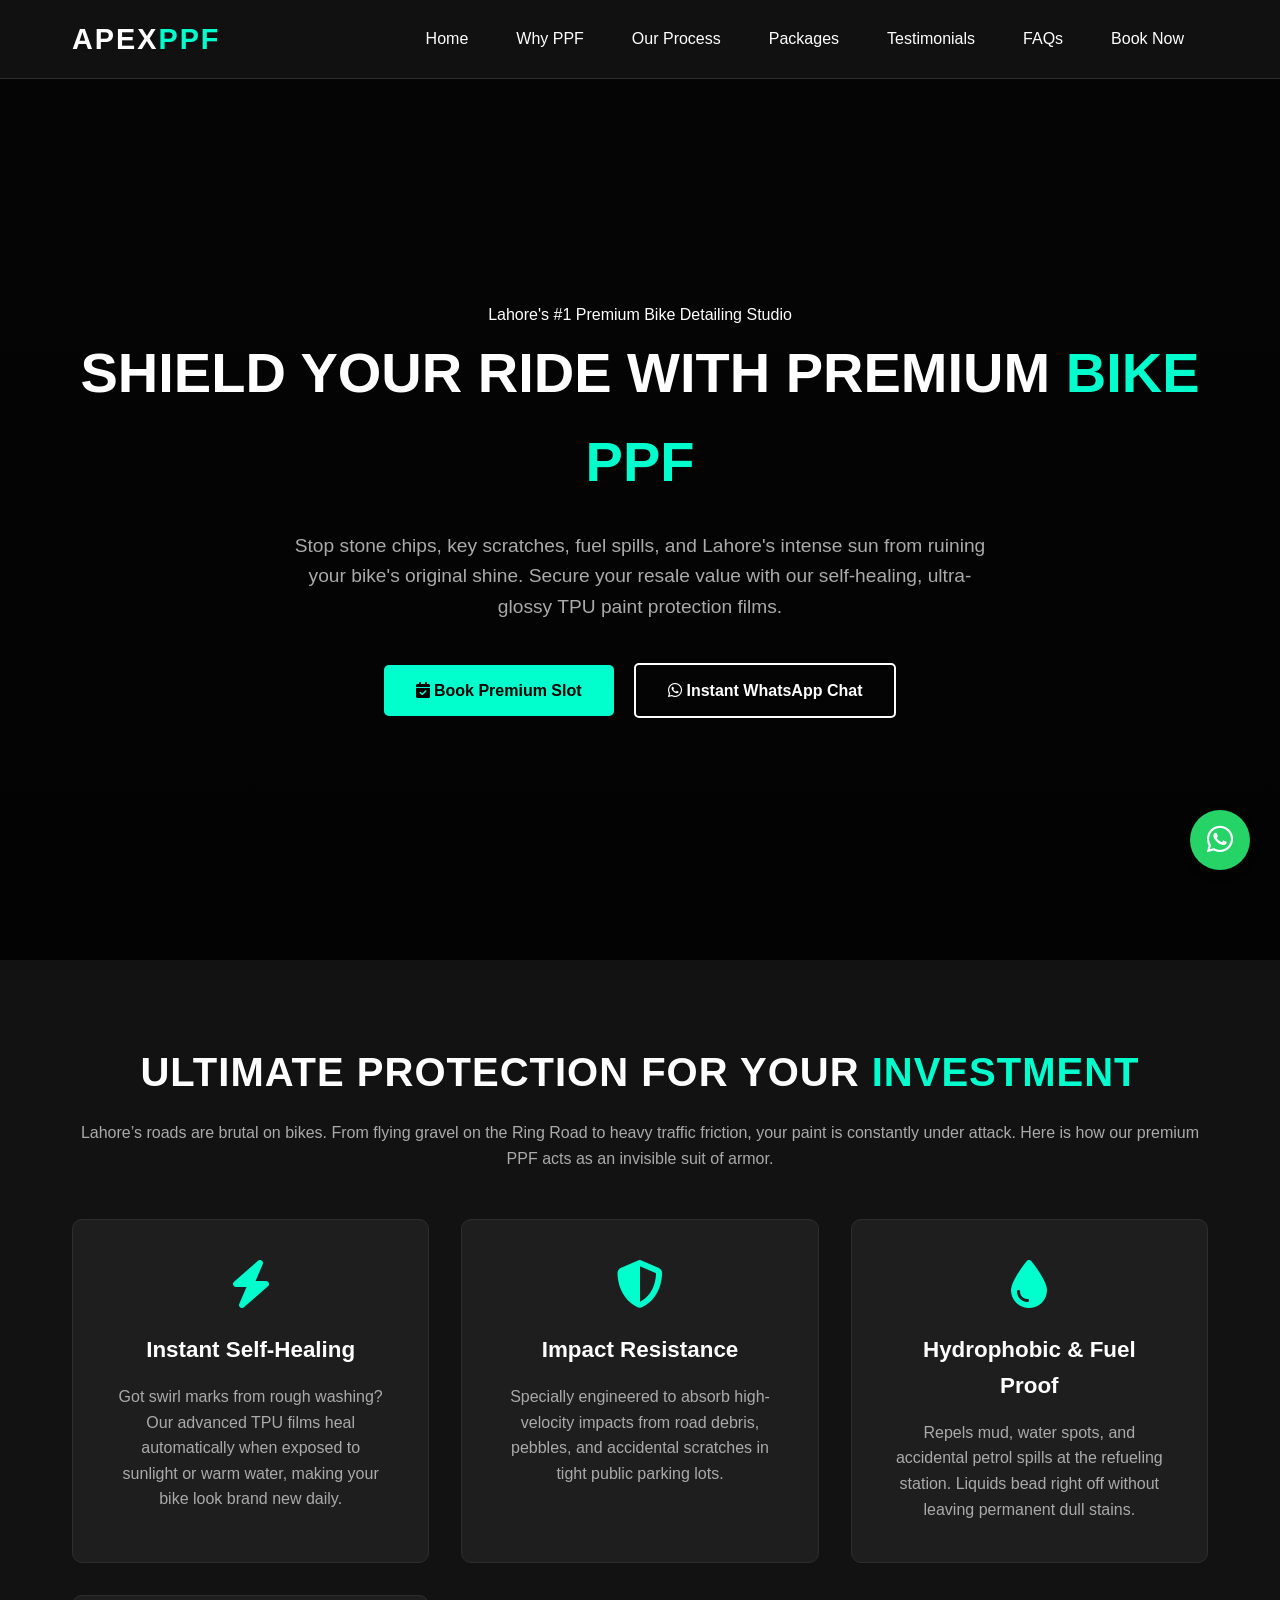
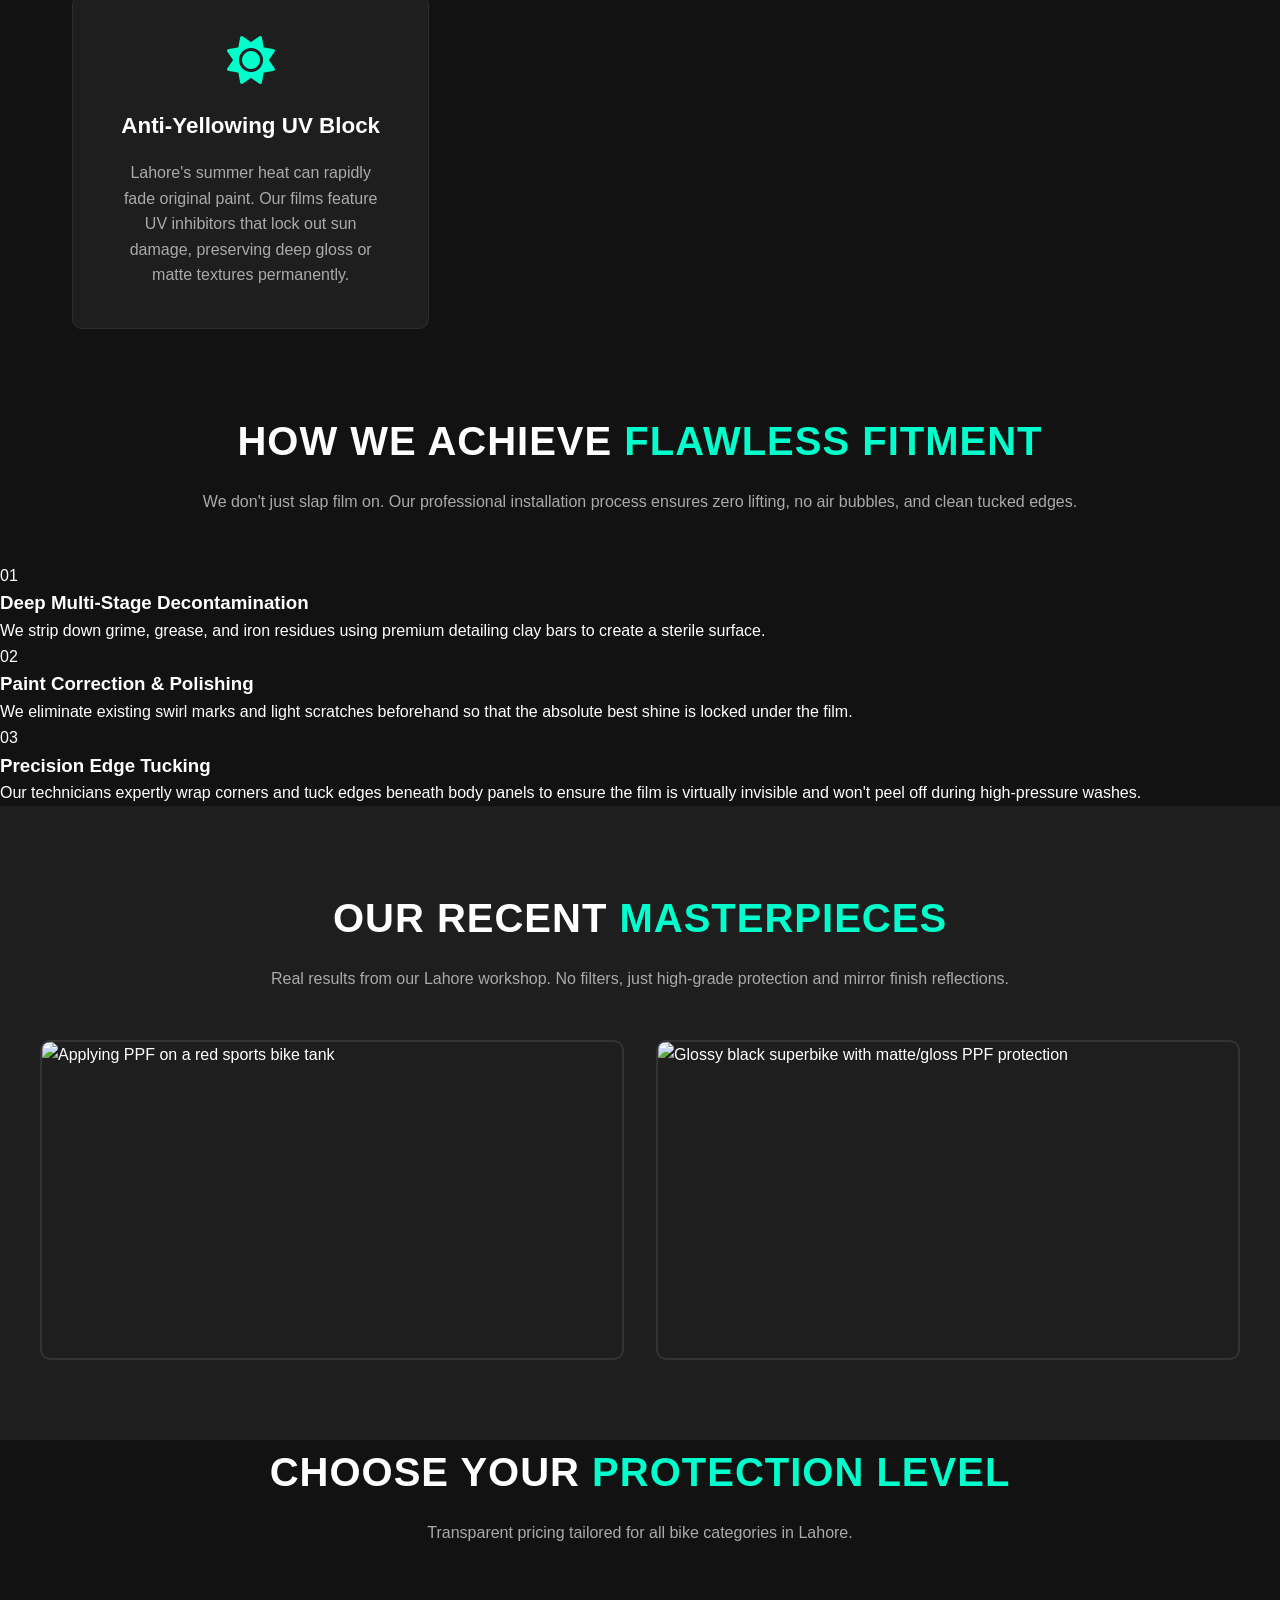
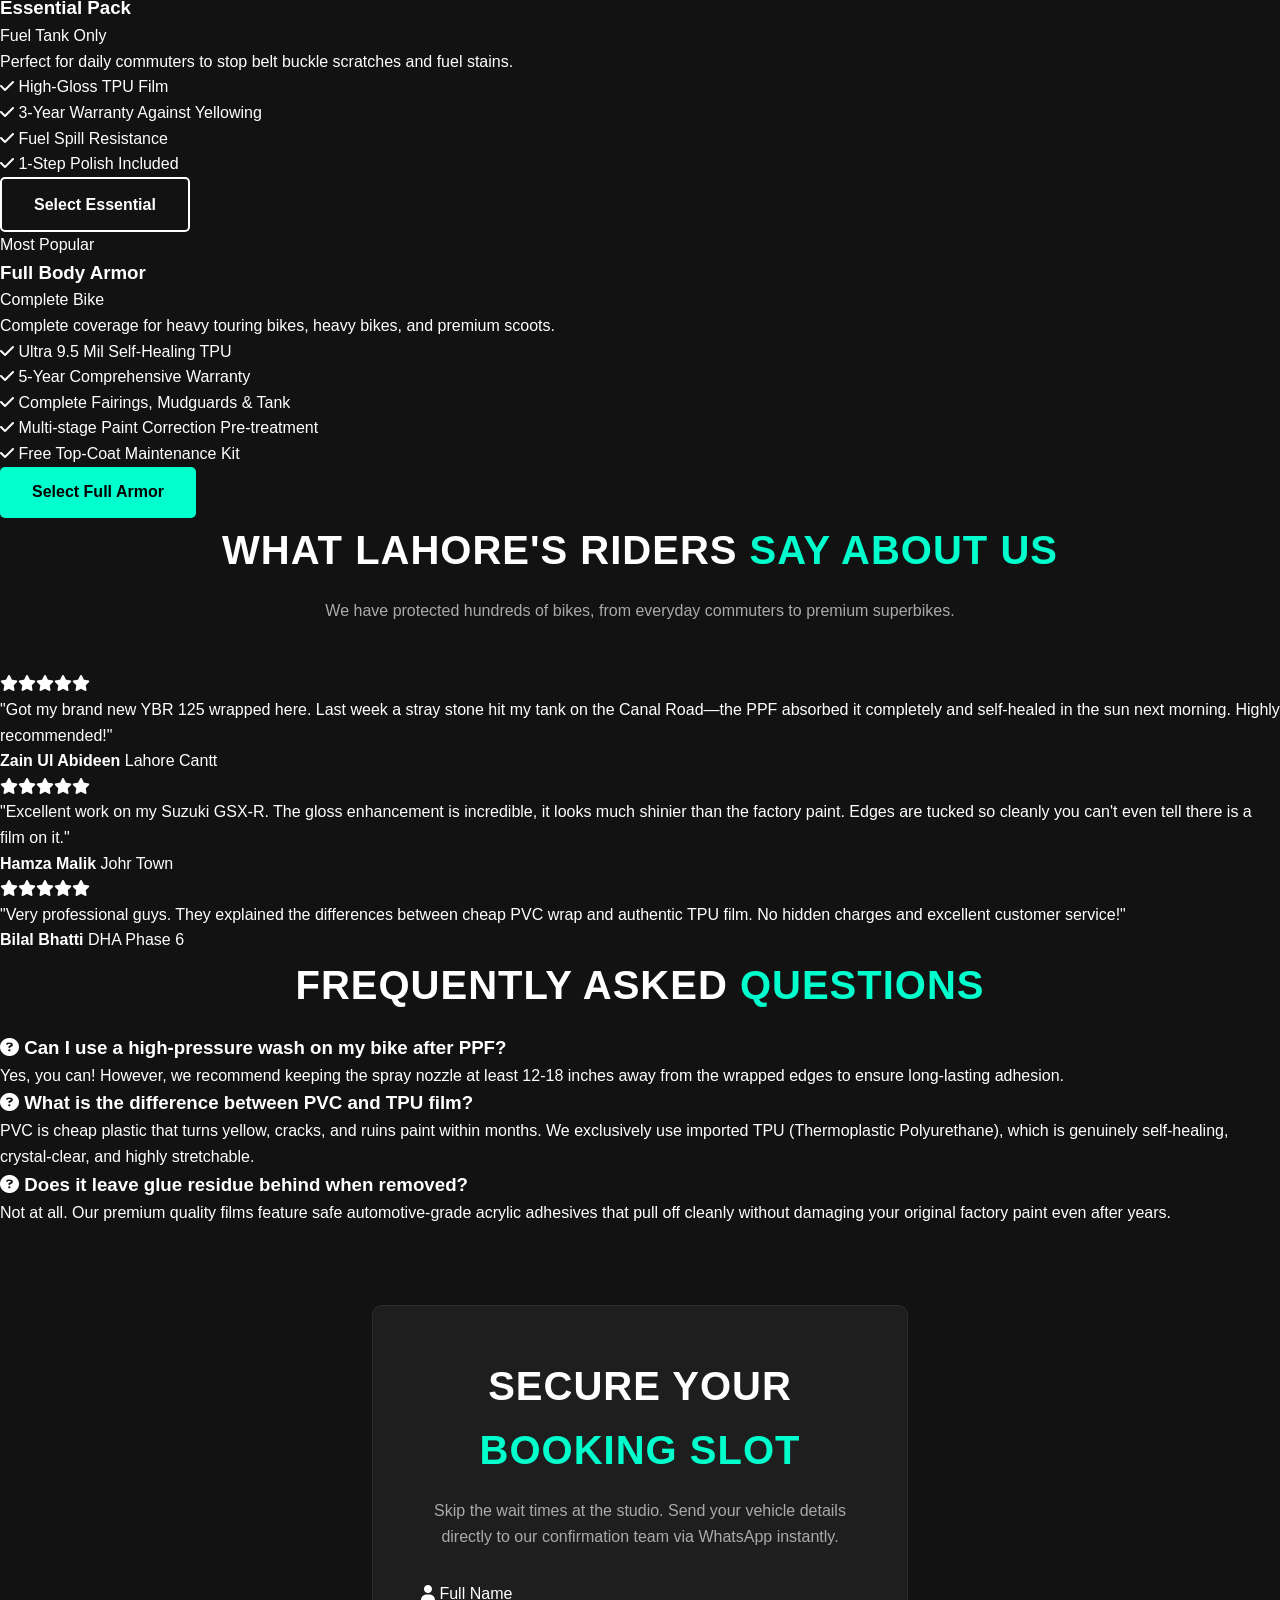
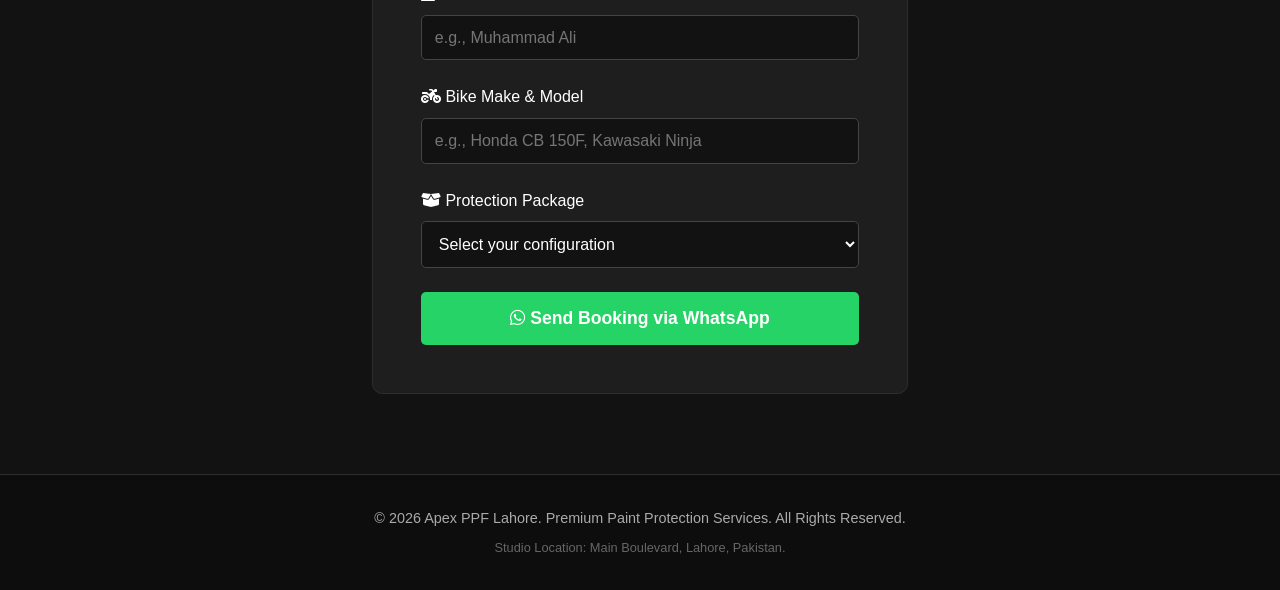
==== index.html @ 29c93287 "Rename Index.html to index.html" ====
<!DOCTYPE html>
<html lang="en">
<head>
    <meta charset="UTF-8">
    <meta name="viewport" content="width=device-width, initial-scale=1.0">
    <title>Apex PPF Lahore | Premium Bike Paint Protection Film Specialists</title>
    <link rel="stylesheet" href="style.css">
    <link rel="stylesheet" href="https://cdnjs.cloudflare.com/ajax/libs/font-awesome/6.4.0/css/all.min.css">
</head>
<body>

    <nav class="navbar">
        <div class="nav-container">
            <a href="#" class="logo">APEX<span>PPF</span></a>
            <ul class="nav-links" id="navLinks">
                <li><a href="#home">Home</a></li>
                <li><a href="#why-ppf">Why PPF</a></li>
                <li><a href="#process">Our Process</a></li>
                <li><a href="#pricing">Packages</a></li>
                <li><a href="#reviews">Testimonials</a></li>
                <li><a href="#faq">FAQs</a></li>
                <li><a href="#booking" class="nav-btn">Book Now</a></li>
            </ul>
            <div class="menu-toggle" id="mobileMenu">
                <i class="fas fa-bars"></i>
            </div>
        </div>
    </nav>

    <header class="hero" id="home">
        <div class="hero-content">
            <span class="badge">Lahore's #1 Premium Bike Detailing Studio</span>
            <h1>Shield Your Ride with Premium <span class="highlight">Bike PPF</span></h1>
            <p>Stop stone chips, key scratches, fuel spills, and Lahore's intense sun from ruining your bike's original shine. Secure your resale value with our self-healing, ultra-glossy TPU paint protection films.</p>
            <div class="hero-buttons">
                <a href="#booking" class="btn btn-primary"><i class="fas fa-calendar-check"></i> Book Premium Slot</a>
                <a href="https://wa.me/923452268329" target="_blank" class="btn btn-secondary"><i class="fab fa-whatsapp"></i> Instant WhatsApp Chat</a>
            </div>
        </div>
    </header>

    <section class="benefits" id="why-ppf">
        <div class="container-width">
            <h2 class="section-title">Ultimate Protection For Your <span class="highlight">Investment</span></h2>
            <p class="section-subtitle">Lahore’s roads are brutal on bikes. From flying gravel on the Ring Road to heavy traffic friction, your paint is constantly under attack. Here is how our premium PPF acts as an invisible suit of armor.</p>
            
            <div class="benefits-grid">
                <div class="card">
                    <i class="fas fa-bolt icon"></i>
                    <h3>Instant Self-Healing</h3>
                    <p>Got swirl marks from rough washing? Our advanced TPU films heal automatically when exposed to sunlight or warm water, making your bike look brand new daily.</p>
                </div>
                <div class="card">
                    <i class="fas fa-shield-halved icon"></i>
                    <h3>Impact Resistance</h3>
                    <p>Specially engineered to absorb high-velocity impacts from road debris, pebbles, and accidental scratches in tight public parking lots.</p>
                </div>
                <div class="card">
                    <i class="fas fa-droplet icon"></i>
                    <h3>Hydrophobic & Fuel Proof</h3>
                    <p>Repels mud, water spots, and accidental petrol spills at the refueling station. Liquids bead right off without leaving permanent dull stains.</p>
                </div>
                <div class="card">
                    <i class="fas fa-sun icon"></i>
                    <h3>Anti-Yellowing UV Block</h3>
                    <p>Lahore's summer heat can rapidly fade original paint. Our films feature UV inhibitors that lock out sun damage, preserving deep gloss or matte textures permanently.</p>
                </div>
            </div>
        </div>
    </section>

    <section class="process" id="process">
        <div class="container-width">
            <h2 class="section-title">How We Achieve <span class="highlight">Flawless Fitment</span></h2>
            <p class="section-subtitle">We don't just slap film on. Our professional installation process ensures zero lifting, no air bubbles, and clean tucked edges.</p>
            
            <div class="process-timeline">
                <div class="step">
                    <span class="step-num">01</span>
                    <h3>Deep Multi-Stage Decontamination</h3>
                    <p>We strip down grime, grease, and iron residues using premium detailing clay bars to create a sterile surface.</p>
                </div>
                <div class="step">
                    <span class="step-num">02</span>
                    <h3>Paint Correction & Polishing</h3>
                    <p>We eliminate existing swirl marks and light scratches beforehand so that the absolute best shine is locked under the film.</p>
                </div>
                <div class="step">
                    <span class="step-num">03</span>
                    <h3>Precision Edge Tucking</h3>
                    <p>Our technicians expertly wrap corners and tuck edges beneath body panels to ensure the film is virtually invisible and won't peel off during high-pressure washes.</p>
                </div>
            </div>
        </div>
    </section>

    <section class="gallery" id="gallery">
        <h2 class="section-title">Our Recent <span class="highlight">Masterpieces</span></h2>
        <p class="section-subtitle">Real results from our Lahore workshop. No filters, just high-grade protection and mirror finish reflections.</p>
        <div class="gallery-container">
            <div class="gallery-item">
                <img src="https://www.tintingchicago.com/wp-content/uploads/2023/01/install-motorcycle-paint-protection-fast-to-keep.webp" alt="Applying PPF on a red sports bike tank">
                <div class="overlay"><span>Precision Tank Protection</span></div>
            </div>
            <div class="gallery-item">
                <img src="https://www.rvinyl.com/cdn/shop/files/3m-2080-g12-gloss-black-ducati-vinyl-wrap.jpg?v=1747832750&width=1024" alt="Glossy black superbike with matte/gloss PPF protection">
                <div class="overlay"><span>Ultra Gloss Finished Ride</span></div>
            </div>
        </div>
    </section>

    <section class="pricing" id="pricing">
        <div class="container-width">
            <h2 class="section-title">Choose Your <span class="highlight">Protection Level</span></h2>
            <p class="section-subtitle">Transparent pricing tailored for all bike categories in Lahore.</p>
            
            <div class="pricing-grid">
                <div class="price-card">
                    <h3>Essential Pack</h3>
                    <div class="price">Fuel Tank Only</div>
                    <p class="price-desc">Perfect for daily commuters to stop belt buckle scratches and fuel stains.</p>
                    <ul>
                        <li><i class="fas fa-check"></i> High-Gloss TPU Film</li>
                        <li><i class="fas fa-check"></i> 3-Year Warranty Against Yellowing</li>
                        <li><i class="fas fa-check"></i> Fuel Spill Resistance</li>
                        <li><i class="fas fa-check"></i> 1-Step Polish Included</li>
                    </ul>
                    <a href="#booking" class="btn btn-secondary">Select Essential</a>
                </div>
                <div class="price-card featured">
                    <div class="hot-badge">Most Popular</div>
                    <h3>Full Body Armor</h3>
                    <div class="price">Complete Bike</div>
                    <p class="price-desc">Complete coverage for heavy touring bikes, heavy bikes, and premium scoots.</p>
                    <ul>
                        <li><i class="fas fa-check"></i> Ultra 9.5 Mil Self-Healing TPU</li>
                        <li><i class="fas fa-check"></i> 5-Year Comprehensive Warranty</li>
                        <li><i class="fas fa-check"></i> Complete Fairings, Mudguards & Tank</li>
                        <li><i class="fas fa-check"></i> Multi-stage Paint Correction Pre-treatment</li>
                        <li><i class="fas fa-check"></i> Free Top-Coat Maintenance Kit</li>
                    </ul>
                    <a href="#booking" class="btn btn-primary">Select Full Armor</a>
                </div>
            </div>
        </div>
    </section>

    <section class="reviews" id="reviews">
        <div class="container-width">
            <h2 class="section-title">What Lahore's Riders <span class="highlight">Say About Us</span></h2>
            <p class="section-subtitle">We have protected hundreds of bikes, from everyday commuters to premium superbikes.</p>
            
            <div class="reviews-grid">
                <div class="review-box">
                    <div class="stars"><i class="fas fa-star"></i><i class="fas fa-star"></i><i class="fas fa-star"></i><i class="fas fa-star"></i><i class="fas fa-star"></i></div>
                    <p>"Got my brand new YBR 125 wrapped here. Last week a stray stone hit my tank on the Canal Road—the PPF absorbed it completely and self-healed in the sun next morning. Highly recommended!"</p>
                    <div class="reviewer-info">
                        <strong>Zain Ul Abideen</strong>
                        <span>Lahore Cantt</span>
                    </div>
                </div>
                <div class="review-box">
                    <div class="stars"><i class="fas fa-star"></i><i class="fas fa-star"></i><i class="fas fa-star"></i><i class="fas fa-star"></i><i class="fas fa-star"></i></div>
                    <p>"Excellent work on my Suzuki GSX-R. The gloss enhancement is incredible, it looks much shinier than the factory paint. Edges are tucked so cleanly you can't even tell there is a film on it."</p>
                    <div class="reviewer-info">
                        <strong>Hamza Malik</strong>
                        <span>Johr Town</span>
                    </div>
                </div>
                <div class="review-box">
                    <div class="stars"><i class="fas fa-star"></i><i class="fas fa-star"></i><i class="fas fa-star"></i><i class="fas fa-star"></i><i class="fas fa-star"></i></div>
                    <p>"Very professional guys. They explained the differences between cheap PVC wrap and authentic TPU film. No hidden charges and excellent customer service!"</p>
                    <div class="reviewer-info">
                        <strong>Bilal Bhatti</strong>
                        <span>DHA Phase 6</span>
                    </div>
                </div>
            </div>
        </div>
    </section>

    <section class="faq" id="faq">
        <div class="container-width">
            <h2 class="section-title">Frequently Asked <span class="highlight">Questions</span></h2>
            
            <div class="faq-item">
                <h3><i class="fas fa-question-circle"></i> Can I use a high-pressure wash on my bike after PPF?</h3>
                <p>Yes, you can! However, we recommend keeping the spray nozzle at least 12-18 inches away from the wrapped edges to ensure long-lasting adhesion.</p>
            </div>
            <div class="faq-item">
                <h3><i class="fas fa-question-circle"></i> What is the difference between PVC and TPU film?</h3>
                <p>PVC is cheap plastic that turns yellow, cracks, and ruins paint within months. We exclusively use imported TPU (Thermoplastic Polyurethane), which is genuinely self-healing, crystal-clear, and highly stretchable.</p>
            </div>
            <div class="faq-item">
                <h3><i class="fas fa-question-circle"></i> Does it leave glue residue behind when removed?</h3>
                <p>Not at all. Our premium quality films feature safe automotive-grade acrylic adhesives that pull off cleanly without damaging your original factory paint even after years.</p>
            </div>
        </div>
    </section>

    <section class="booking" id="booking">
        <div class="booking-container">
            <h2 class="section-title">Secure Your <span class="highlight">Booking Slot</span></h2>
            <p>Skip the wait times at the studio. Send your vehicle details directly to our confirmation team via WhatsApp instantly.</p>
            
            <form id="bookingForm">
                <div class="form-group">
                    <label for="name"><i class="fas fa-user"></i> Full Name</label>
                    <input type="text" id="name" required placeholder="e.g., Muhammad Ali">
                </div>
                <div class="form-group">
                    <label for="bike"><i class="fas fa-motorcycle"></i> Bike Make & Model</label>
                    <input type="text" id="bike" required placeholder="e.g., Honda CB 150F, Kawasaki Ninja">
                </div>
                <div class="form-group">
                    <label for="package"><i class="fas fa-box-open"></i> Protection Package</label>
                    <select id="package" required>
                        <option value="" disabled selected>Select your configuration</option>
                        <option value="Essential (Tank Only)">Essential Pack (Tank Only)</option>
                        <option value="Full Body Armor (Gloss)">Full Body Armor (Gloss Finish)</option>
                        <option value="Full Body Armor (Matte)">Full Body Armor (Matte Finish)</option>
                    </select>
                </div>
                <button type="submit" class="btn btn-submit"><i class="fab fa-whatsapp"></i> Send Booking via WhatsApp</button>
            </form>
        </div>
    </section>

    <footer>
        <div class="container-width">
            <p>&copy; 2026 Apex PPF Lahore. Premium Paint Protection Services. All Rights Reserved.</p>
            <p style="font-size: 0.8rem; margin-top: 0.5rem; color: #666;">Studio Location: Main Boulevard, Lahore, Pakistan.</p>
        </div>
    </footer>

    <a href="https://wa.me/923452268329?text=Hello%20Apex%20PPF%21%20I%20want%20to%20know%20more%20about%20your%20bike%20PPF%20services." class="whatsapp-float" target="_blank" aria-label="Chat on WhatsApp">
        <i class="fab fa-whatsapp"></i>
    </a>

    <script src="script.js"></script>
</body>
</html>
---- style.css ----
/* --- Global Styles & Variables --- */
:root {
    --bg-dark: #121212;
    --bg-surface: #1e1e1e;
    --accent-color: #00ffcc; /* Neon Cyan */
    --accent-hover: #00cc99;
    --text-main: #ffffff;
    --text-muted: #aaaaaa;
    --font-stack: 'Segoe UI', Tahoma, Geneva, Verdana, sans-serif;
}

* {
    margin: 0;
    padding: 0;
    box-sizing: border-box;
    scroll-behavior: smooth;
}

body {
    background-color: var(--bg-dark);
    color: var(--text-main);
    font-family: var(--font-stack);
    line-height: 1.6;
}

.highlight {
    color: var(--accent-color);
}

.section-title {
    font-size: 2.5rem;
    text-align: center;
    margin-bottom: 1rem;
    text-transform: uppercase;
    letter-spacing: 1px;
}

/* --- Navigation Bar --- */
.navbar {
    position: fixed;
    top: 0;
    width: 100%;
    background-color: rgba(18, 18, 18, 0.95);
    border-bottom: 1px solid #2d2d2d;
    z-index: 1000;
}

.nav-container {
    display: flex;
    justify-content: space-between;
    align-items: center;
    max-width: 1200px;
    margin: 0 auto;
    padding: 1rem 2rem;
}

.logo {
    font-size: 1.8rem;
    font-weight: 800;
    color: var(--text-main);
    text-decoration: none;
    letter-spacing: 2px;
}

.logo span {
    color: var(--accent-color);
}

.nav-links {
    display: flex;
    list-style: none;
}

.nav-links li a {
    color: var(--text-main);
    text-decoration: none;
    padding: 0.5rem 1.5rem;
    font-weight: 500;
    transition: color 0.3s;
}

.nav-links li a:hover {
    color: var(--accent-color);
}

.menu-toggle {
    display: none;
    font-size: 1.5rem;
    cursor: pointer;
}

/* --- Hero Section --- */
.hero {
    height: 100vh;
    background: linear-gradient(rgba(0, 0, 0, 0.7), rgba(0, 0, 0, 0.85)), 
                url('https://www.rvinyl.com/cdn/shop/files/3m-2080-g12-gloss-black-ducati-vinyl-wrap.jpg?v=1747832750&width=1024') no-repeat center center/cover;
    display: flex;
    align-items: center;
    justify-content: center;
    text-align: center;
    padding: 0 2rem;
    margin-top: 60px;
}

.hero-content h1 {
    font-size: 3.5rem;
    margin-bottom: 1.5rem;
    text-transform: uppercase;
}

.hero-content p {
    font-size: 1.2rem;
    color: var(--text-muted);
    max-width: 700px;
    margin: 0 auto 2.5rem auto;
}

/* Buttons */
.btn {
    display: inline-block;
    padding: 0.8rem 2rem;
    font-size: 1rem;
    font-weight: 600;
    text-decoration: none;
    border-radius: 5px;
    transition: all 0.3s ease;
    cursor: pointer;
}

.btn-primary {
    background-color: var(--accent-color);
    color: #000;
    margin-right: 1rem;
}

.btn-primary:hover {
    background-color: var(--accent-hover);
    transform: translateY(-2px);
}

.btn-secondary {
    background-color: transparent;
    color: #fff;
    border: 2px solid #fff;
}

.btn-secondary:hover {
    background-color: #fff;
    color: #000;
}

/* --- Benefits Section --- */
.benefits {
    padding: 5rem 2rem;
    max-width: 1200px;
    margin: 0 auto;
}

.benefits-grid {
    display: grid;
    grid-template-columns: repeat(auto-fit, minmax(300px, 1fr));
    gap: 2rem;
    margin-top: 3rem;
}

.card {
    background-color: var(--bg-surface);
    padding: 2.5rem;
    border-radius: 10px;
    text-align: center;
    border: 1px solid #2d2d2d;
    transition: transform 0.3s, border-color 0.3s;
}

.card:hover {
    transform: translateY(-5px);
    border-color: var(--accent-color);
}

.card .icon {
    font-size: 3rem;
    color: var(--accent-color);
    margin-bottom: 1.5rem;
}

.card h3 {
    margin-bottom: 1rem;
    font-size: 1.4rem;
}

.card p {
    color: var(--text-muted);
}

/* --- Gallery Section --- */
.gallery {
    padding: 5rem 2rem;
    background-color: var(--bg-surface);
}

.section-subtitle {
    text-align: center;
    color: var(--text-muted);
    margin-bottom: 3rem;
}

.gallery-container {
    max-width: 1200px;
    margin: 0 auto;
    display: grid;
    grid-template-columns: repeat(auto-fit, minmax(450px, 1fr));
    gap: 2rem;
}

.gallery-item {
    position: relative;
    overflow: hidden;
    border-radius: 10px;
    height: 320px;
    border: 2px solid #333;
}

.gallery-item img {
    width: 100%;
    height: 100%;
    object-fit: cover;
    transition: transform 0.5s ease;
}

.gallery-item:hover img {
    transform: scale(1.08);
}

.overlay {
    position: absolute;
    top: 0;
    left: 0;
    width: 100%;
    height: 100%;
    background: rgba(0,0,0,0.6);
    display: flex;
    align-items: center;
    justify-content: center;
    opacity: 0;
    transition: opacity 0.3s ease;
}

.gallery-item:hover .overlay {
    opacity: 1;
}

.overlay span {
    color: var(--accent-color);
    font-size: 1.3rem;
    font-weight: 600;
    border: 2px solid var(--accent-color);
    padding: 0.5rem 1.5rem;
    text-transform: uppercase;
}

/* --- Booking Section --- */
.booking {
    padding: 5rem 2rem;
    max-width: 600px;
    margin: 0 auto;
}

.booking-container {
    background-color: var(--bg-surface);
    padding: 3rem;
    border-radius: 10px;
    border: 1px solid #2d2d2d;
}

.booking-container p {
    text-align: center;
    color: var(--text-muted);
    margin-bottom: 2rem;
}

.form-group {
    margin-bottom: 1.5rem;
}

.form-group label {
    display: block;
    margin-bottom: 0.5rem;
    font-weight: 500;
}

.form-group input, .form-group select {
    width: 100%;
    padding: 0.8rem;
    background-color: var(--bg-dark);
    border: 1px solid #444;
    color: #fff;
    border-radius: 5px;
    font-size: 1rem;
}

.form-group input:focus, .form-group select:focus {
    outline: none;
    border-color: var(--accent-color);
}

.btn-submit {
    width: 100%;
    background-color: #25D366; /* WhatsApp Green */
    color: white;
    border: none;
    padding: 1rem;
    font-size: 1.1rem;
}

.btn-submit:hover {
    background-color: #20ba5a;
    transform: translateY(-2px);
}

/* --- Footer --- */
footer {
    text-align: center;
    padding: 2rem;
    background-color: #0d0d0d;
    border-top: 1px solid #2d2d2d;
    color: var(--text-muted);
    font-size: 0.9rem;
}

/* --- Floating WhatsApp --- */
.whatsapp-float {
    position: fixed;
    bottom: 30px;
    right: 30px;
    background-color: #25D366;
    color: #fff;
    border-radius: 50%;
    width: 60px;
    height: 60px;
    text-align: center;
    font-size: 30px;
    line-height: 60px;
    box-shadow: 0px 4px 10px rgba(0,0,0,0.3);
    z-index: 1001;
    transition: transform 0.3s;
}

.whatsapp-float:hover {
    transform: scale(1.1);
}

/* --- Mobile Responsive Rules --- */
@media (max-width: 768px) {
    .menu-toggle {
        display: block;
    }

    .nav-links {
        display: none;
        flex-direction: column;
        position: absolute;
        top: 60px;
        left: 0;
        width: 100%;
        background-color: var(--bg-dark);
        border-bottom: 1px solid #2d2d2d;
        padding: 1rem 0;
    }

    .nav-links.active {
        display: flex;
    }

    .nav-links li {
        text-align: center;
        margin: 1rem 0;
    }

    .hero-content h1 {
        font-size: 2.3rem;
    }

    .hero-buttons .btn {
        display: block;
        width: 100%;
        margin: 0 0 1rem 0;
    }

    .gallery-container {
        grid-template-columns: 1fr;
    }
    
    .gallery-item {
        height: 240px;
    }
  }
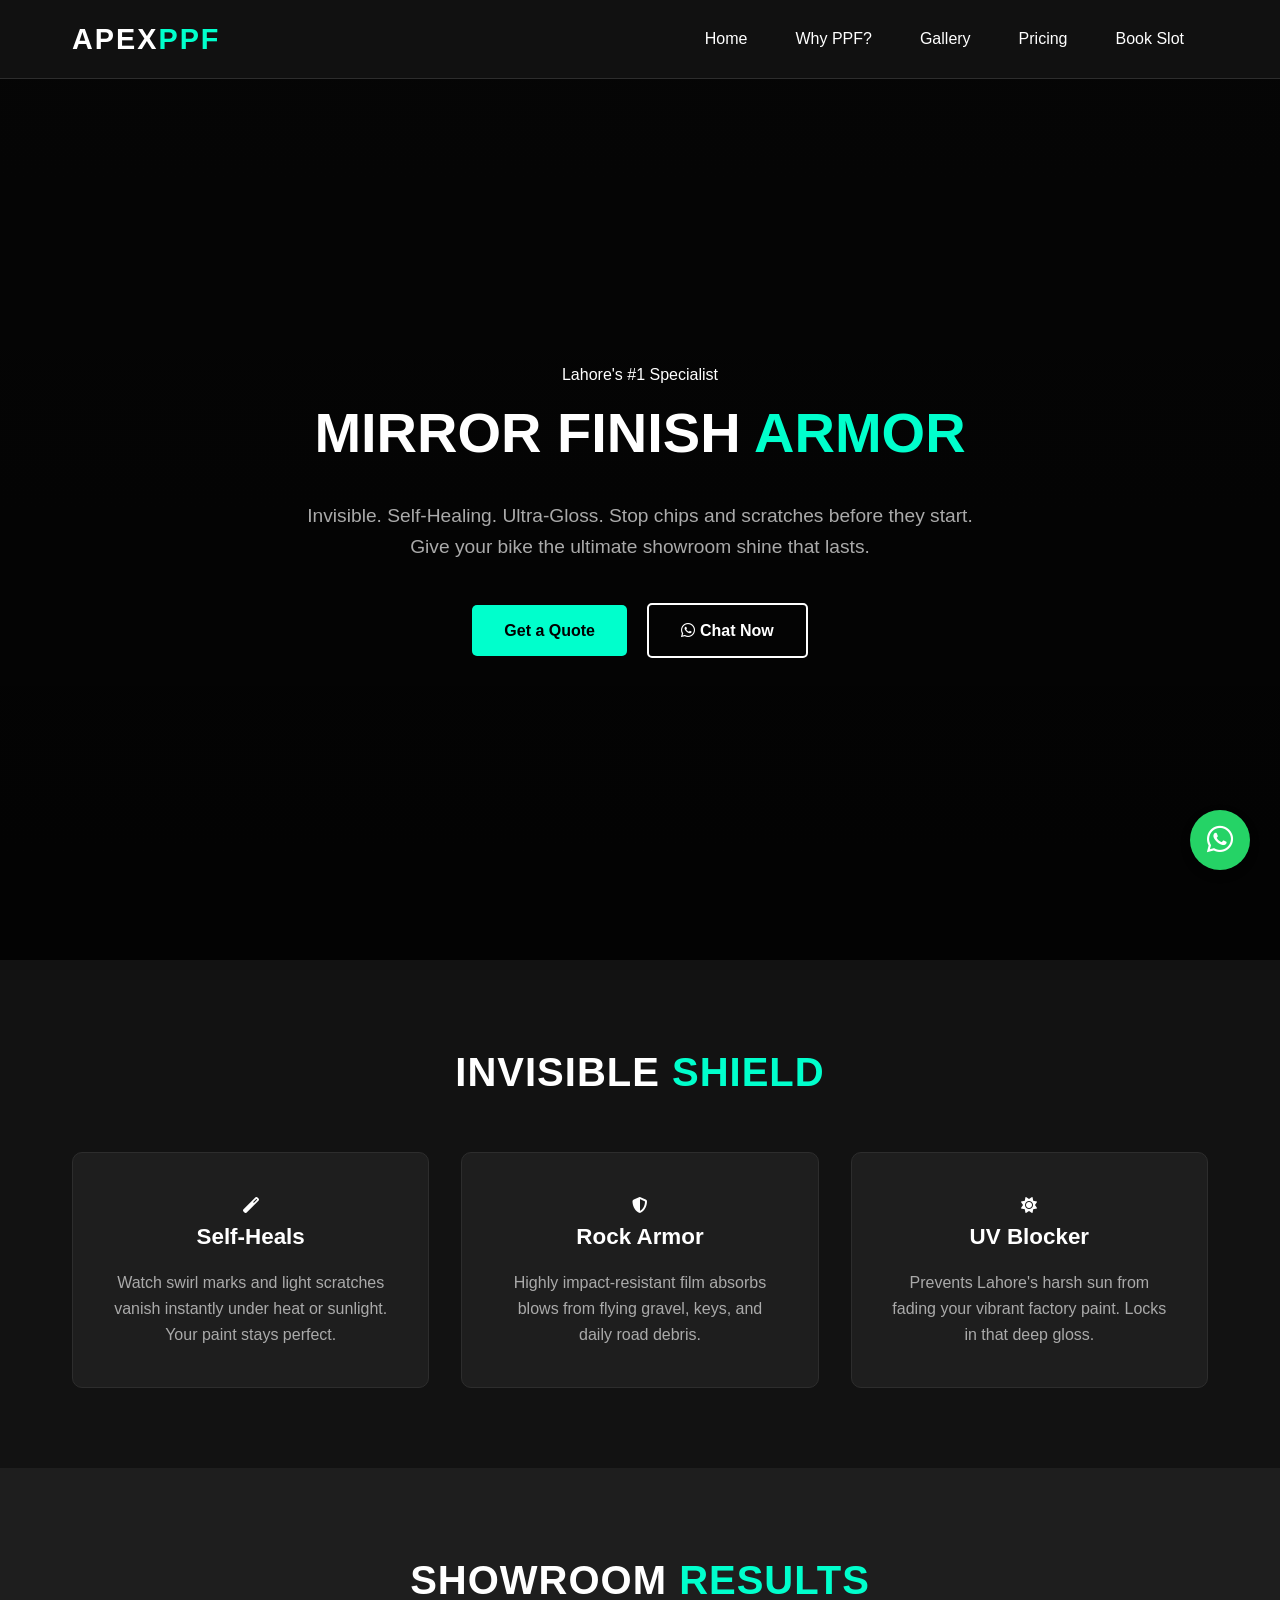
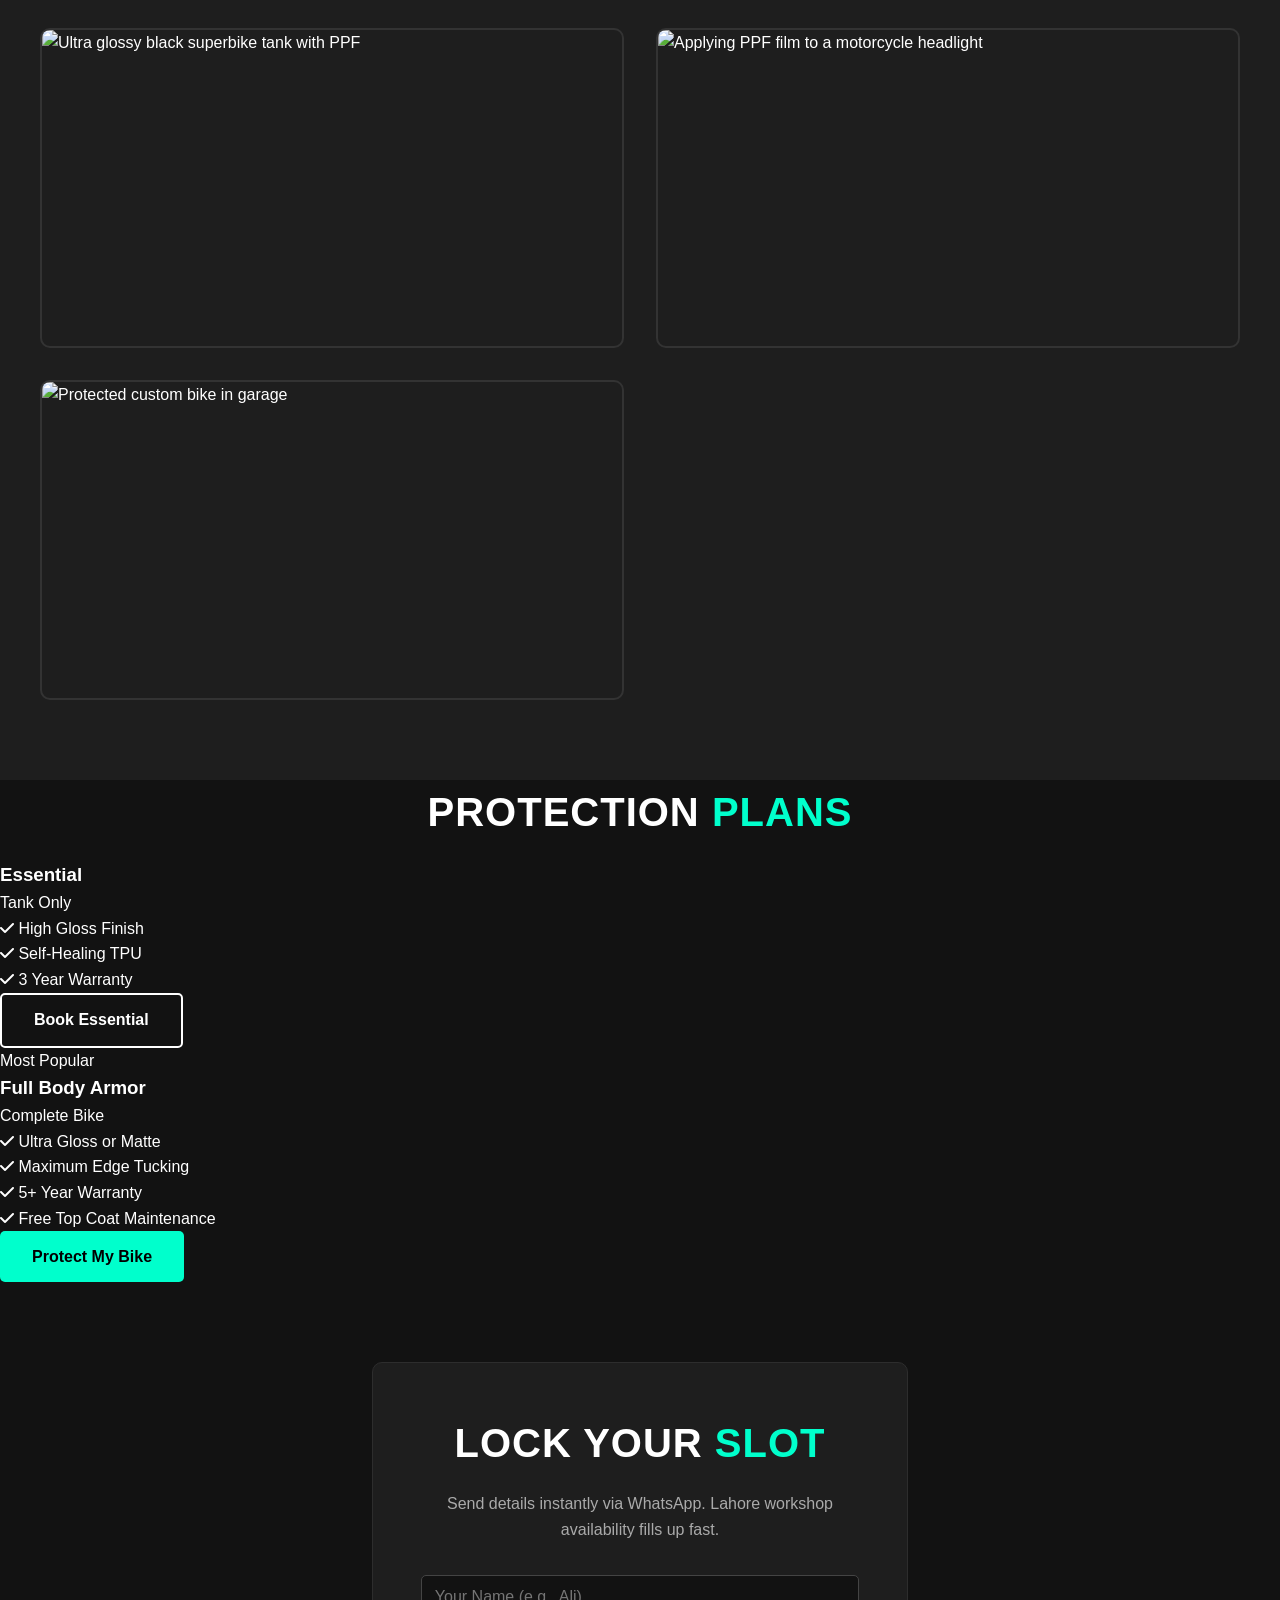
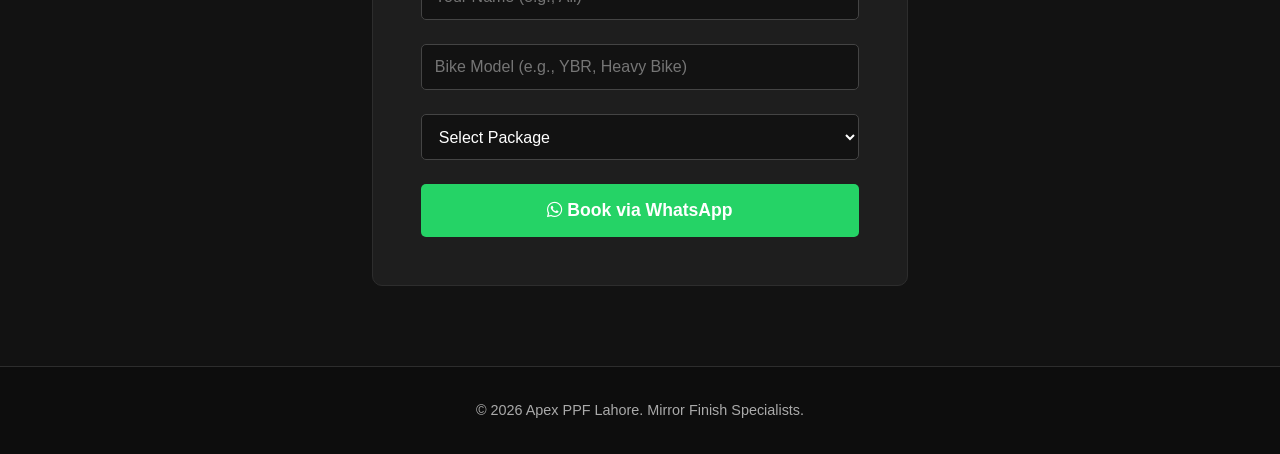
==== commit ff26a88f: "Revamp index.html for Apex PPF Lahore website Updated the HTML structure and content for the Apex PP" ====
--- a/index.html
+++ b/index.html
@@ -3,23 +3,28 @@
 <head>
     <meta charset="UTF-8">
     <meta name="viewport" content="width=device-width, initial-scale=1.0">
-    <title>Apex PPF Lahore | Premium Bike Paint Protection Film Specialists</title>
+    <title>Apex PPF Lahore | Hyper-Gloss Bike Protection</title>
     <link rel="stylesheet" href="style.css">
+    <!-- FontAwesome for Icons -->
     <link rel="stylesheet" href="https://cdnjs.cloudflare.com/ajax/libs/font-awesome/6.4.0/css/all.min.css">
+    <!-- Modern Google Font -->
+    <link href="https://fonts.googleapis.com/css2?family=Poppins:wght@300;400;600;700;800&display=swap" rel="stylesheet">
 </head>
 <body>
+    
+    <!-- Dynamic Background Layer -->
+    <div class="gradient-bg"></div>
 
+    <!-- Navigation Bar -->
     <nav class="navbar">
         <div class="nav-container">
             <a href="#" class="logo">APEX<span>PPF</span></a>
             <ul class="nav-links" id="navLinks">
                 <li><a href="#home">Home</a></li>
-                <li><a href="#why-ppf">Why PPF</a></li>
-                <li><a href="#process">Our Process</a></li>
-                <li><a href="#pricing">Packages</a></li>
-                <li><a href="#reviews">Testimonials</a></li>
-                <li><a href="#faq">FAQs</a></li>
-                <li><a href="#booking" class="nav-btn">Book Now</a></li>
+                <li><a href="#benefits">Why PPF?</a></li>
+                <li><a href="#gallery">Gallery</a></li>
+                <li><a href="#pricing">Pricing</a></li>
+                <li><a href="#booking" class="nav-btn">Book Slot</a></li>
             </ul>
             <div class="menu-toggle" id="mobileMenu">
                 <i class="fas fa-bars"></i>
@@ -27,216 +32,129 @@
         </div>
     </nav>
 
+    <!-- Hero Section -->
     <header class="hero" id="home">
-        <div class="hero-content">
-            <span class="badge">Lahore's #1 Premium Bike Detailing Studio</span>
-            <h1>Shield Your Ride with Premium <span class="highlight">Bike PPF</span></h1>
-            <p>Stop stone chips, key scratches, fuel spills, and Lahore's intense sun from ruining your bike's original shine. Secure your resale value with our self-healing, ultra-glossy TPU paint protection films.</p>
+        <div class="hero-content fade-in">
+            <span class="badge glow-text">Lahore's #1 Specialist</span>
+            <h1>Mirror Finish <span class="highlight glow-text">Armor</span></h1>
+            <p>Invisible. Self-Healing. Ultra-Gloss. Stop chips and scratches before they start. Give your bike the ultimate showroom shine that lasts.</p>
             <div class="hero-buttons">
-                <a href="#booking" class="btn btn-primary"><i class="fas fa-calendar-check"></i> Book Premium Slot</a>
-                <a href="https://wa.me/923452268329" target="_blank" class="btn btn-secondary"><i class="fab fa-whatsapp"></i> Instant WhatsApp Chat</a>
+                <a href="#booking" class="btn btn-primary btn-glow">Get a Quote</a>
+                <a href="https://wa.me/923452268329" target="_blank" class="btn btn-secondary"><i class="fab fa-whatsapp"></i> Chat Now</a>
             </div>
         </div>
     </header>
 
-    <section class="benefits" id="why-ppf">
+    <!-- Why PPF Section -->
+    <section class="benefits" id="benefits">
         <div class="container-width">
-            <h2 class="section-title">Ultimate Protection For Your <span class="highlight">Investment</span></h2>
-            <p class="section-subtitle">Lahore’s roads are brutal on bikes. From flying gravel on the Ring Road to heavy traffic friction, your paint is constantly under attack. Here is how our premium PPF acts as an invisible suit of armor.</p>
+            <h2 class="section-title">Invisible <span class="highlight">Shield</span></h2>
             
             <div class="benefits-grid">
-                <div class="card">
-                    <i class="fas fa-bolt icon"></i>
-                    <h3>Instant Self-Healing</h3>
-                    <p>Got swirl marks from rough washing? Our advanced TPU films heal automatically when exposed to sunlight or warm water, making your bike look brand new daily.</p>
+                <div class="card glass">
+                    <div class="icon-box"><i class="fas fa-magic"></i></div>
+                    <h3>Self-Heals</h3>
+                    <p>Watch swirl marks and light scratches vanish instantly under heat or sunlight. Your paint stays perfect.</p>
                 </div>
-                <div class="card">
-                    <i class="fas fa-shield-halved icon"></i>
-                    <h3>Impact Resistance</h3>
-                    <p>Specially engineered to absorb high-velocity impacts from road debris, pebbles, and accidental scratches in tight public parking lots.</p>
+                <div class="card glass">
+                    <div class="icon-box"><i class="fas fa-shield-alt"></i></div>
+                    <h3>Rock Armor</h3>
+                    <p>Highly impact-resistant film absorbs blows from flying gravel, keys, and daily road debris.</p>
                 </div>
-                <div class="card">
-                    <i class="fas fa-droplet icon"></i>
-                    <h3>Hydrophobic & Fuel Proof</h3>
-                    <p>Repels mud, water spots, and accidental petrol spills at the refueling station. Liquids bead right off without leaving permanent dull stains.</p>
-                </div>
-                <div class="card">
-                    <i class="fas fa-sun icon"></i>
-                    <h3>Anti-Yellowing UV Block</h3>
-                    <p>Lahore's summer heat can rapidly fade original paint. Our films feature UV inhibitors that lock out sun damage, preserving deep gloss or matte textures permanently.</p>
+                <div class="card glass">
+                    <div class="icon-box"><i class="fas fa-sun"></i></div>
+                    <h3>UV Blocker</h3>
+                    <p>Prevents Lahore's harsh sun from fading your vibrant factory paint. Locks in that deep gloss.</p>
                 </div>
             </div>
         </div>
     </section>
 
-    <section class="process" id="process">
+    <!-- New Gallery Section (Refreshed Images) -->
+    <section class="gallery" id="gallery">
+        <h2 class="section-title">Showroom <span class="highlight">Results</span></h2>
+        <div class="gallery-container">
+            <div class="gallery-item glass">
+                <img src="https://images.unsplash.com/photo-1614165939223-9c8d62f6b4d3?q=80&w=800&auto=format&fit=crop" alt="Ultra glossy black superbike tank with PPF">
+                <div class="overlay"><span>Deep Gloss</span></div>
+            </div>
+            <div class="gallery-item glass">
+                <img src="https://images.unsplash.com/photo-1599819811279-d5ad9cccf808?q=80&w=800&auto=format&fit=crop" alt="Applying PPF film to a motorcycle headlight">
+                <div class="overlay"><span>Invisible Protection</span></div>
+            </div>
+            <div class="gallery-item glass">
+                <img src="https://images.unsplash.com/photo-1558981403-c5f9899a28bc?q=80&w=800&auto=format&fit=crop" alt="Protected custom bike in garage">
+                <div class="overlay"><span>Armor Complete</span></div>
+            </div>
+        </div>
+    </section>
+
+    <!-- Pricing Section (Refreshed Look) -->
+    <section class="pricing" id="pricing">
         <div class="container-width">
-            <h2 class="section-title">How We Achieve <span class="highlight">Flawless Fitment</span></h2>
-            <p class="section-subtitle">We don't just slap film on. Our professional installation process ensures zero lifting, no air bubbles, and clean tucked edges.</p>
-            
-            <div class="process-timeline">
-                <div class="step">
-                    <span class="step-num">01</span>
-                    <h3>Deep Multi-Stage Decontamination</h3>
-                    <p>We strip down grime, grease, and iron residues using premium detailing clay bars to create a sterile surface.</p>
+            <h2 class="section-title">Protection <span class="highlight">Plans</span></h2>
+            <div class="pricing-grid">
+                <div class="price-card glass">
+                    <h3>Essential</h3>
+                    <div class="price">Tank Only</div>
+                    <ul>
+                        <li><i class="fas fa-check"></i> High Gloss Finish</li>
+                        <li><i class="fas fa-check"></i> Self-Healing TPU</li>
+                        <li><i class="fas fa-check"></i> 3 Year Warranty</li>
+                    </ul>
+                    <a href="#booking" class="btn btn-secondary">Book Essential</a>
                 </div>
-                <div class="step">
-                    <span class="step-num">02</span>
-                    <h3>Paint Correction & Polishing</h3>
-                    <p>We eliminate existing swirl marks and light scratches beforehand so that the absolute best shine is locked under the film.</p>
-                </div>
-                <div class="step">
-                    <span class="step-num">03</span>
-                    <h3>Precision Edge Tucking</h3>
-                    <p>Our technicians expertly wrap corners and tuck edges beneath body panels to ensure the film is virtually invisible and won't peel off during high-pressure washes.</p>
+                <div class="price-card glass featured">
+                    <div class="hot-badge pulse">Most Popular</div>
+                    <h3>Full Body Armor</h3>
+                    <div class="price">Complete Bike</div>
+                    <ul>
+                        <li><i class="fas fa-check"></i> Ultra Gloss or Matte</li>
+                        <li><i class="fas fa-check"></i> Maximum Edge Tucking</li>
+                        <li><i class="fas fa-check"></i> 5+ Year Warranty</li>
+                        <li><i class="fas fa-check"></i> Free Top Coat Maintenance</li>
+                    </ul>
+                    <a href="#booking" class="btn btn-primary btn-glow">Protect My Bike</a>
                 </div>
             </div>
         </div>
     </section>
 
-    <section class="gallery" id="gallery">
-        <h2 class="section-title">Our Recent <span class="highlight">Masterpieces</span></h2>
-        <p class="section-subtitle">Real results from our Lahore workshop. No filters, just high-grade protection and mirror finish reflections.</p>
-        <div class="gallery-container">
-            <div class="gallery-item">
-                <img src="https://www.tintingchicago.com/wp-content/uploads/2023/01/install-motorcycle-paint-protection-fast-to-keep.webp" alt="Applying PPF on a red sports bike tank">
-                <div class="overlay"><span>Precision Tank Protection</span></div>
-            </div>
-            <div class="gallery-item">
-                <img src="https://www.rvinyl.com/cdn/shop/files/3m-2080-g12-gloss-black-ducati-vinyl-wrap.jpg?v=1747832750&width=1024" alt="Glossy black superbike with matte/gloss PPF protection">
-                <div class="overlay"><span>Ultra Gloss Finished Ride</span></div>
-            </div>
-        </div>
-    </section>
-
-    <section class="pricing" id="pricing">
-        <div class="container-width">
-            <h2 class="section-title">Choose Your <span class="highlight">Protection Level</span></h2>
-            <p class="section-subtitle">Transparent pricing tailored for all bike categories in Lahore.</p>
-            
-            <div class="pricing-grid">
-                <div class="price-card">
-                    <h3>Essential Pack</h3>
-                    <div class="price">Fuel Tank Only</div>
-                    <p class="price-desc">Perfect for daily commuters to stop belt buckle scratches and fuel stains.</p>
-                    <ul>
-                        <li><i class="fas fa-check"></i> High-Gloss TPU Film</li>
-                        <li><i class="fas fa-check"></i> 3-Year Warranty Against Yellowing</li>
-                        <li><i class="fas fa-check"></i> Fuel Spill Resistance</li>
-                        <li><i class="fas fa-check"></i> 1-Step Polish Included</li>
-                    </ul>
-                    <a href="#booking" class="btn btn-secondary">Select Essential</a>
-                </div>
-                <div class="price-card featured">
-                    <div class="hot-badge">Most Popular</div>
-                    <h3>Full Body Armor</h3>
-                    <div class="price">Complete Bike</div>
-                    <p class="price-desc">Complete coverage for heavy touring bikes, heavy bikes, and premium scoots.</p>
-                    <ul>
-                        <li><i class="fas fa-check"></i> Ultra 9.5 Mil Self-Healing TPU</li>
-                        <li><i class="fas fa-check"></i> 5-Year Comprehensive Warranty</li>
-                        <li><i class="fas fa-check"></i> Complete Fairings, Mudguards & Tank</li>
-                        <li><i class="fas fa-check"></i> Multi-stage Paint Correction Pre-treatment</li>
-                        <li><i class="fas fa-check"></i> Free Top-Coat Maintenance Kit</li>
-                    </ul>
-                    <a href="#booking" class="btn btn-primary">Select Full Armor</a>
-                </div>
-            </div>
-        </div>
-    </section>
-
-    <section class="reviews" id="reviews">
-        <div class="container-width">
-            <h2 class="section-title">What Lahore's Riders <span class="highlight">Say About Us</span></h2>
-            <p class="section-subtitle">We have protected hundreds of bikes, from everyday commuters to premium superbikes.</p>
-            
-            <div class="reviews-grid">
-                <div class="review-box">
-                    <div class="stars"><i class="fas fa-star"></i><i class="fas fa-star"></i><i class="fas fa-star"></i><i class="fas fa-star"></i><i class="fas fa-star"></i></div>
-                    <p>"Got my brand new YBR 125 wrapped here. Last week a stray stone hit my tank on the Canal Road—the PPF absorbed it completely and self-healed in the sun next morning. Highly recommended!"</p>
-                    <div class="reviewer-info">
-                        <strong>Zain Ul Abideen</strong>
-                        <span>Lahore Cantt</span>
-                    </div>
-                </div>
-                <div class="review-box">
-                    <div class="stars"><i class="fas fa-star"></i><i class="fas fa-star"></i><i class="fas fa-star"></i><i class="fas fa-star"></i><i class="fas fa-star"></i></div>
-                    <p>"Excellent work on my Suzuki GSX-R. The gloss enhancement is incredible, it looks much shinier than the factory paint. Edges are tucked so cleanly you can't even tell there is a film on it."</p>
-                    <div class="reviewer-info">
-                        <strong>Hamza Malik</strong>
-                        <span>Johr Town</span>
-                    </div>
-                </div>
-                <div class="review-box">
-                    <div class="stars"><i class="fas fa-star"></i><i class="fas fa-star"></i><i class="fas fa-star"></i><i class="fas fa-star"></i><i class="fas fa-star"></i></div>
-                    <p>"Very professional guys. They explained the differences between cheap PVC wrap and authentic TPU film. No hidden charges and excellent customer service!"</p>
-                    <div class="reviewer-info">
-                        <strong>Bilal Bhatti</strong>
-                        <span>DHA Phase 6</span>
-                    </div>
-                </div>
-            </div>
-        </div>
-    </section>
-
-    <section class="faq" id="faq">
-        <div class="container-width">
-            <h2 class="section-title">Frequently Asked <span class="highlight">Questions</span></h2>
-            
-            <div class="faq-item">
-                <h3><i class="fas fa-question-circle"></i> Can I use a high-pressure wash on my bike after PPF?</h3>
-                <p>Yes, you can! However, we recommend keeping the spray nozzle at least 12-18 inches away from the wrapped edges to ensure long-lasting adhesion.</p>
-            </div>
-            <div class="faq-item">
-                <h3><i class="fas fa-question-circle"></i> What is the difference between PVC and TPU film?</h3>
-                <p>PVC is cheap plastic that turns yellow, cracks, and ruins paint within months. We exclusively use imported TPU (Thermoplastic Polyurethane), which is genuinely self-healing, crystal-clear, and highly stretchable.</p>
-            </div>
-            <div class="faq-item">
-                <h3><i class="fas fa-question-circle"></i> Does it leave glue residue behind when removed?</h3>
-                <p>Not at all. Our premium quality films feature safe automotive-grade acrylic adhesives that pull off cleanly without damaging your original factory paint even after years.</p>
-            </div>
-        </div>
-    </section>
-
+    <!-- Booking Section -->
     <section class="booking" id="booking">
-        <div class="booking-container">
-            <h2 class="section-title">Secure Your <span class="highlight">Booking Slot</span></h2>
-            <p>Skip the wait times at the studio. Send your vehicle details directly to our confirmation team via WhatsApp instantly.</p>
+        <div class="booking-container glass">
+            <h2 class="section-title">Lock Your <span class="highlight">Slot</span></h2>
+            <p>Send details instantly via WhatsApp. Lahore workshop availability fills up fast.</p>
             
             <form id="bookingForm">
                 <div class="form-group">
-                    <label for="name"><i class="fas fa-user"></i> Full Name</label>
-                    <input type="text" id="name" required placeholder="e.g., Muhammad Ali">
+                    <input type="text" id="name" required placeholder="Your Name (e.g., Ali)">
                 </div>
                 <div class="form-group">
-                    <label for="bike"><i class="fas fa-motorcycle"></i> Bike Make & Model</label>
-                    <input type="text" id="bike" required placeholder="e.g., Honda CB 150F, Kawasaki Ninja">
+                    <input type="text" id="bike" required placeholder="Bike Model (e.g., YBR, Heavy Bike)">
                 </div>
                 <div class="form-group">
-                    <label for="package"><i class="fas fa-box-open"></i> Protection Package</label>
                     <select id="package" required>
-                        <option value="" disabled selected>Select your configuration</option>
-                        <option value="Essential (Tank Only)">Essential Pack (Tank Only)</option>
-                        <option value="Full Body Armor (Gloss)">Full Body Armor (Gloss Finish)</option>
-                        <option value="Full Body Armor (Matte)">Full Body Armor (Matte Finish)</option>
+                        <option value="" disabled selected>Select Package</option>
+                        <option value="Tank Only Protection">Tank Only Protection</option>
+                        <option value="Full Bike PPF">Full Bike PPF Armor</option>
                     </select>
                 </div>
-                <button type="submit" class="btn btn-submit"><i class="fab fa-whatsapp"></i> Send Booking via WhatsApp</button>
+                <button type="submit" class="btn btn-submit"><i class="fab fa-whatsapp"></i> Book via WhatsApp</button>
             </form>
         </div>
     </section>
 
+    <!-- Footer -->
     <footer>
-        <div class="container-width">
-            <p>&copy; 2026 Apex PPF Lahore. Premium Paint Protection Services. All Rights Reserved.</p>
-            <p style="font-size: 0.8rem; margin-top: 0.5rem; color: #666;">Studio Location: Main Boulevard, Lahore, Pakistan.</p>
-        </div>
+        <p>&copy; 2026 Apex PPF Lahore. Mirror Finish Specialists.</p>
     </footer>
 
-    <a href="https://wa.me/923452268329?text=Hello%20Apex%20PPF%21%20I%20want%20to%20know%20more%20about%20your%20bike%20PPF%20services." class="whatsapp-float" target="_blank" aria-label="Chat on WhatsApp">
+    <!-- Floating WhatsApp Button -->
+    <a href="https://wa.me/923452268329?text=Hello%20Apex%20PPF%21%20I%20want%20to%20know%20more%20about%20your%20bike%20PPF%20services." class="whatsapp-float" target="_blank">
         <i class="fab fa-whatsapp"></i>
     </a>
 
     <script src="script.js"></script>
 </body>
-</html>
+                            </html>
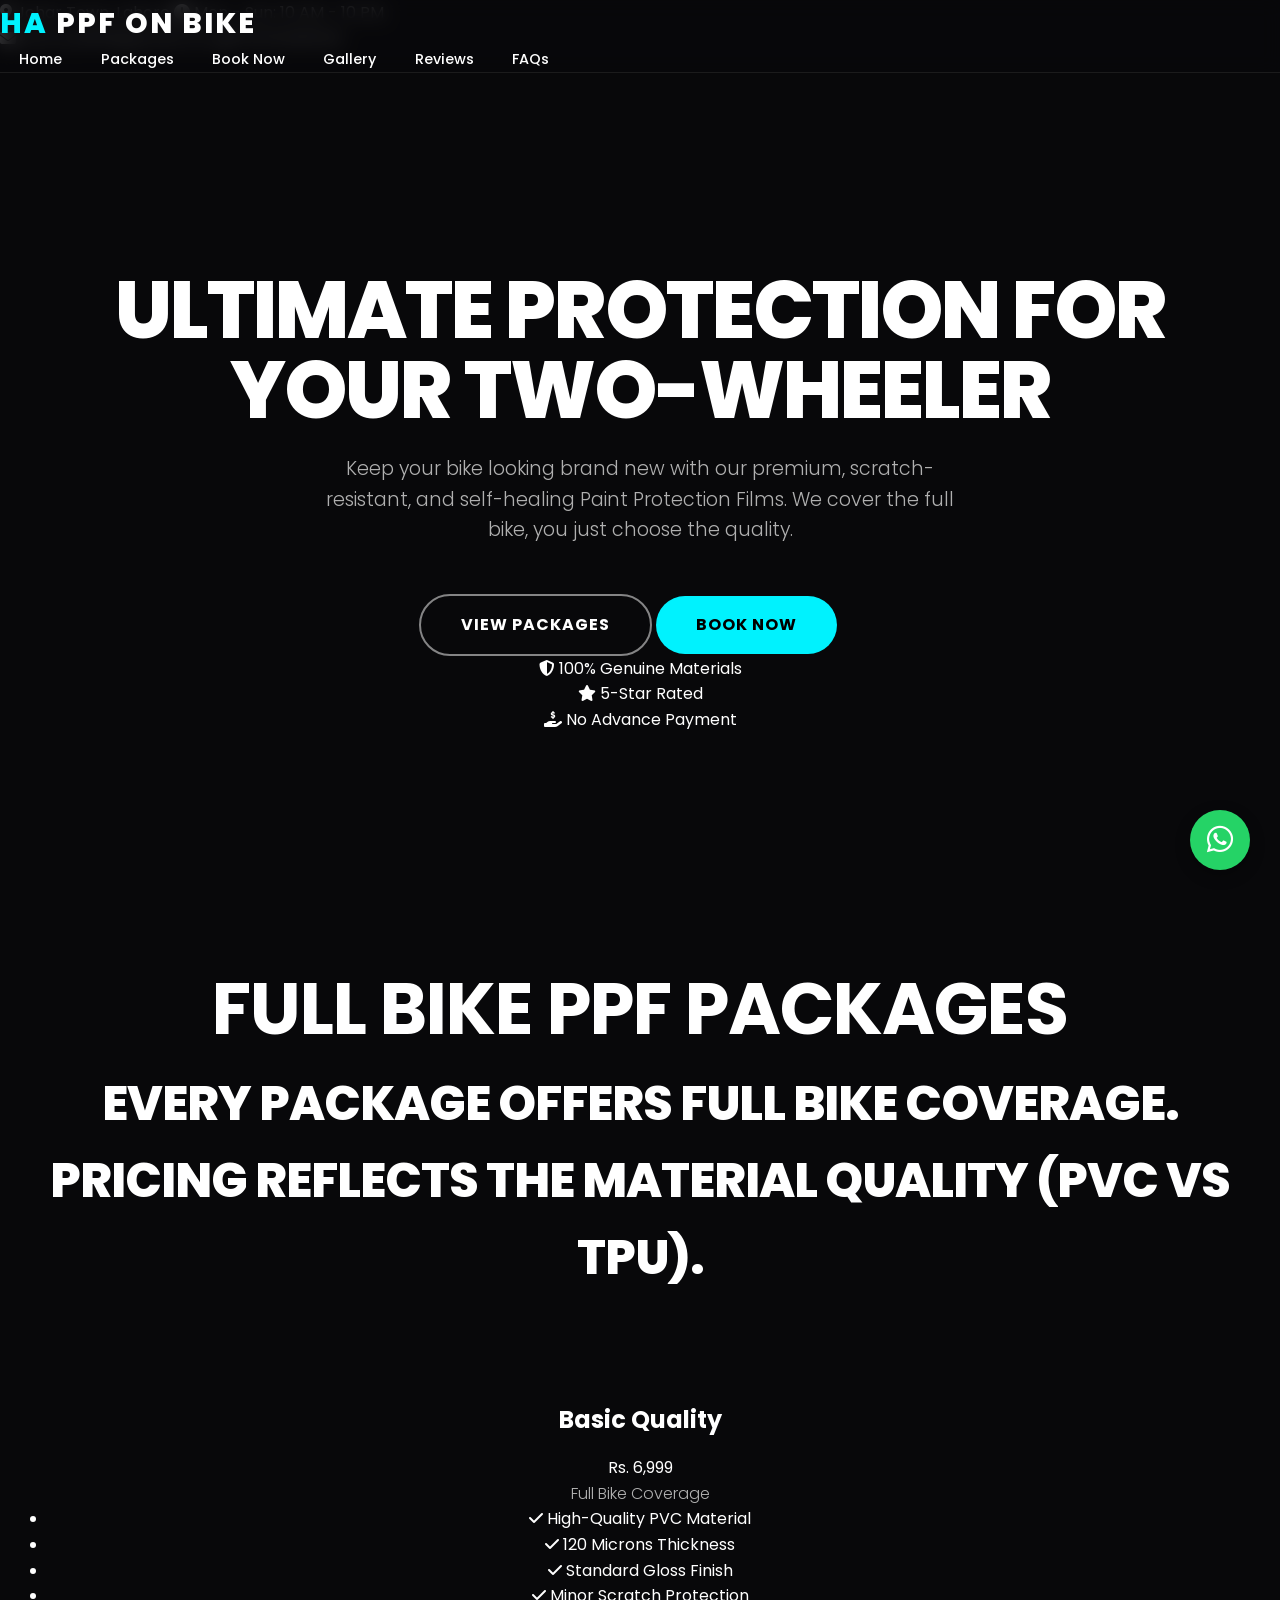
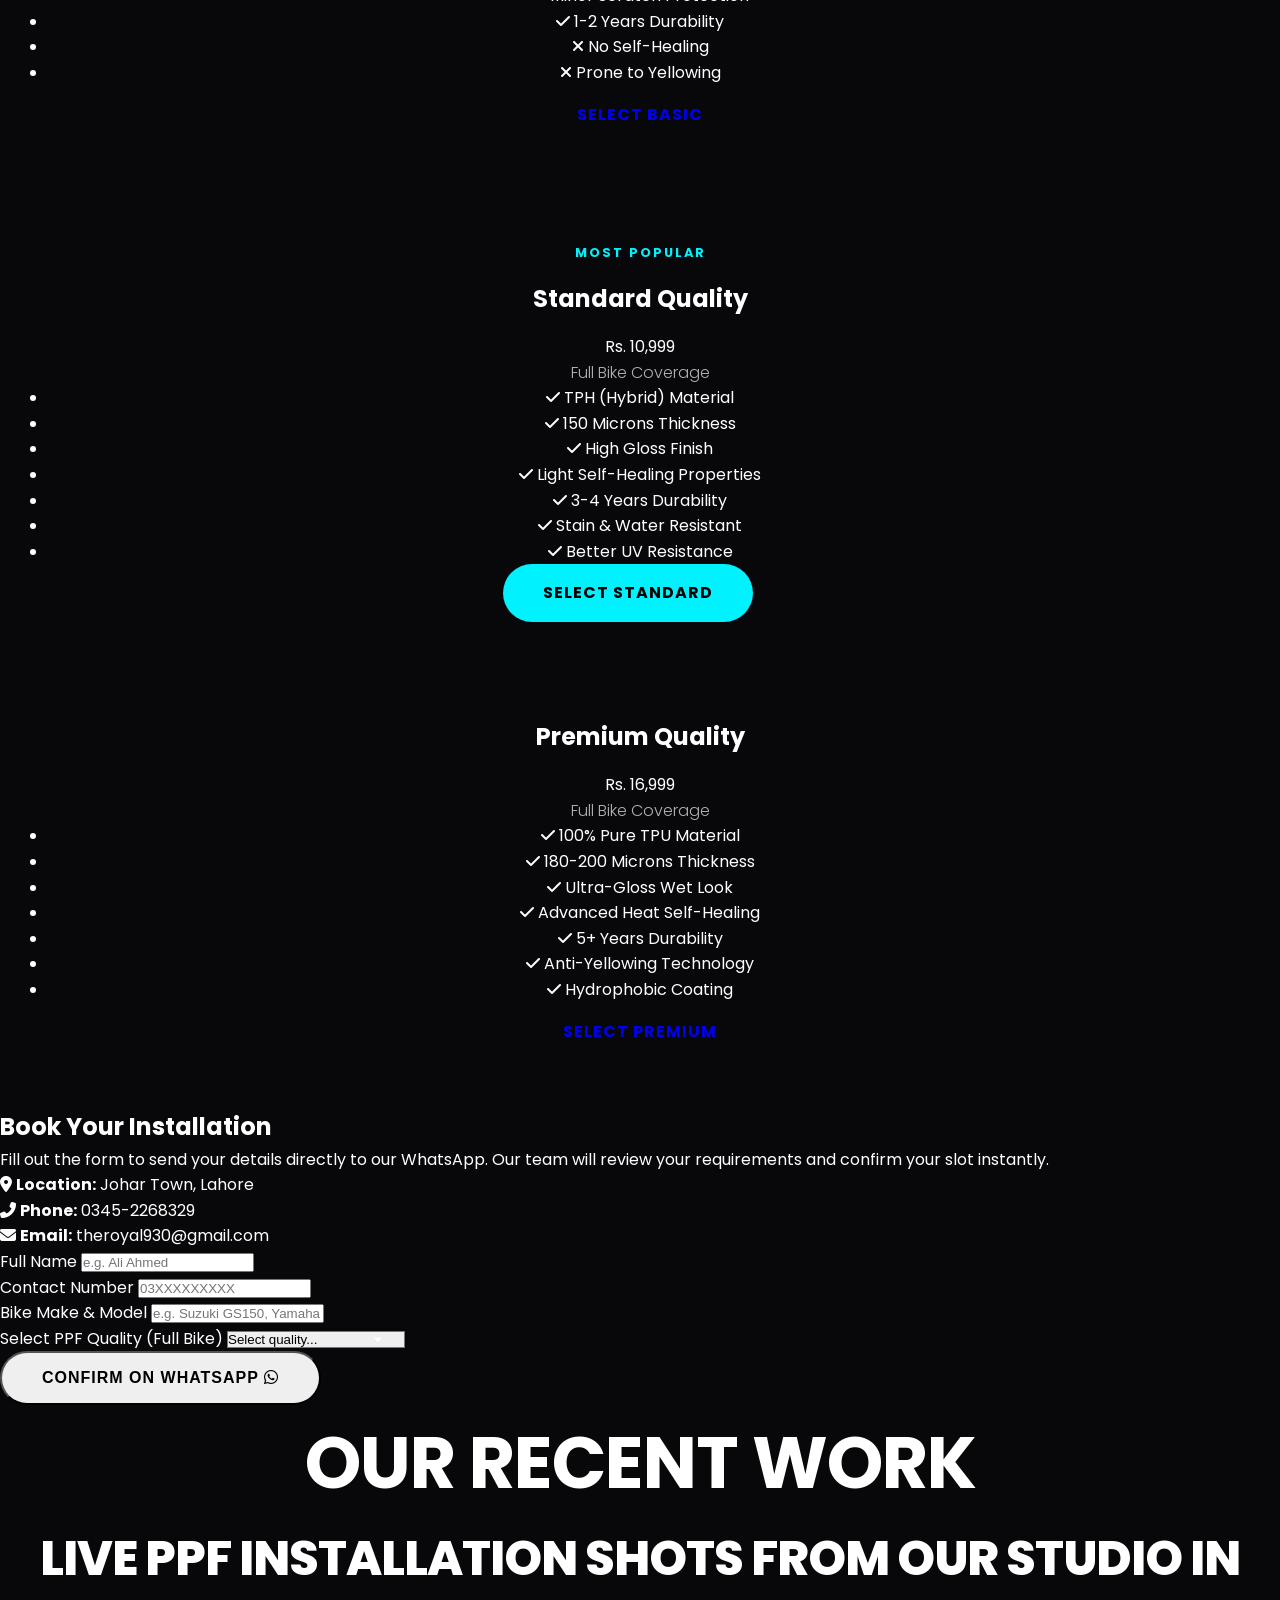
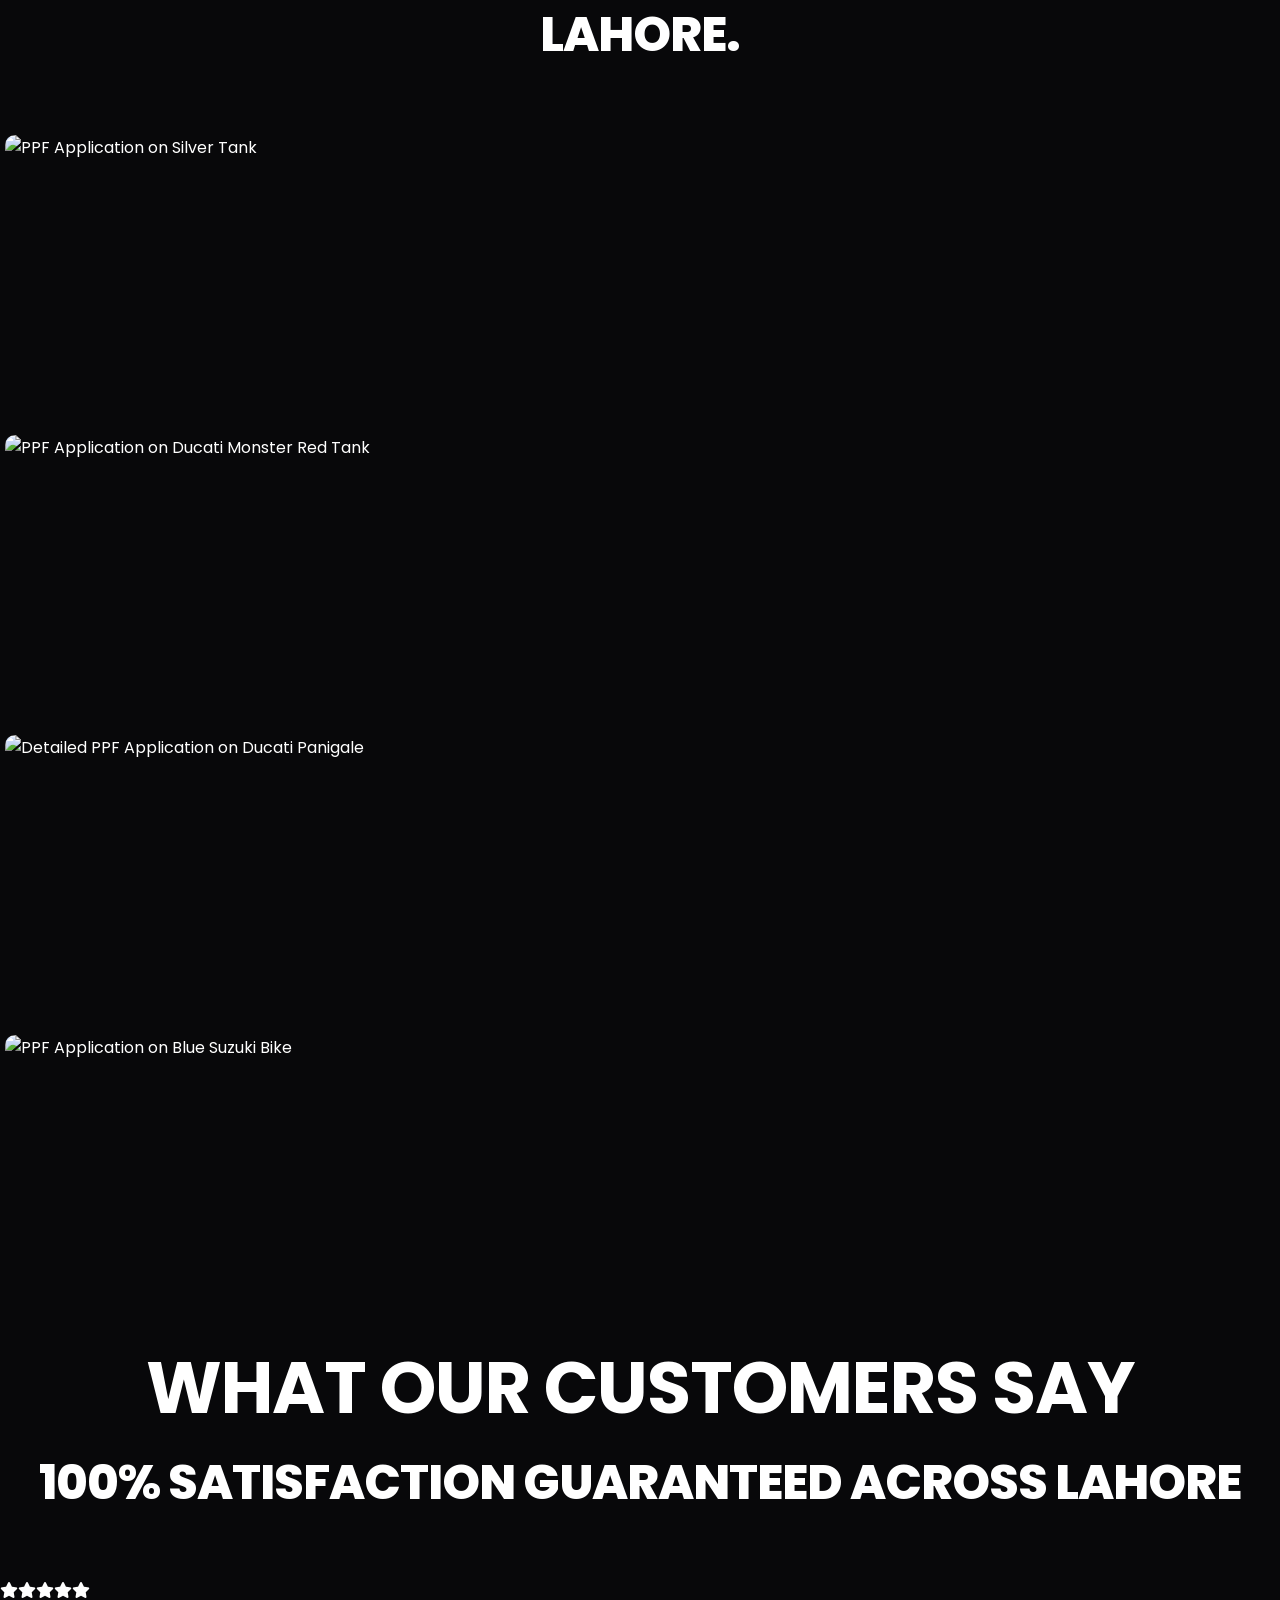
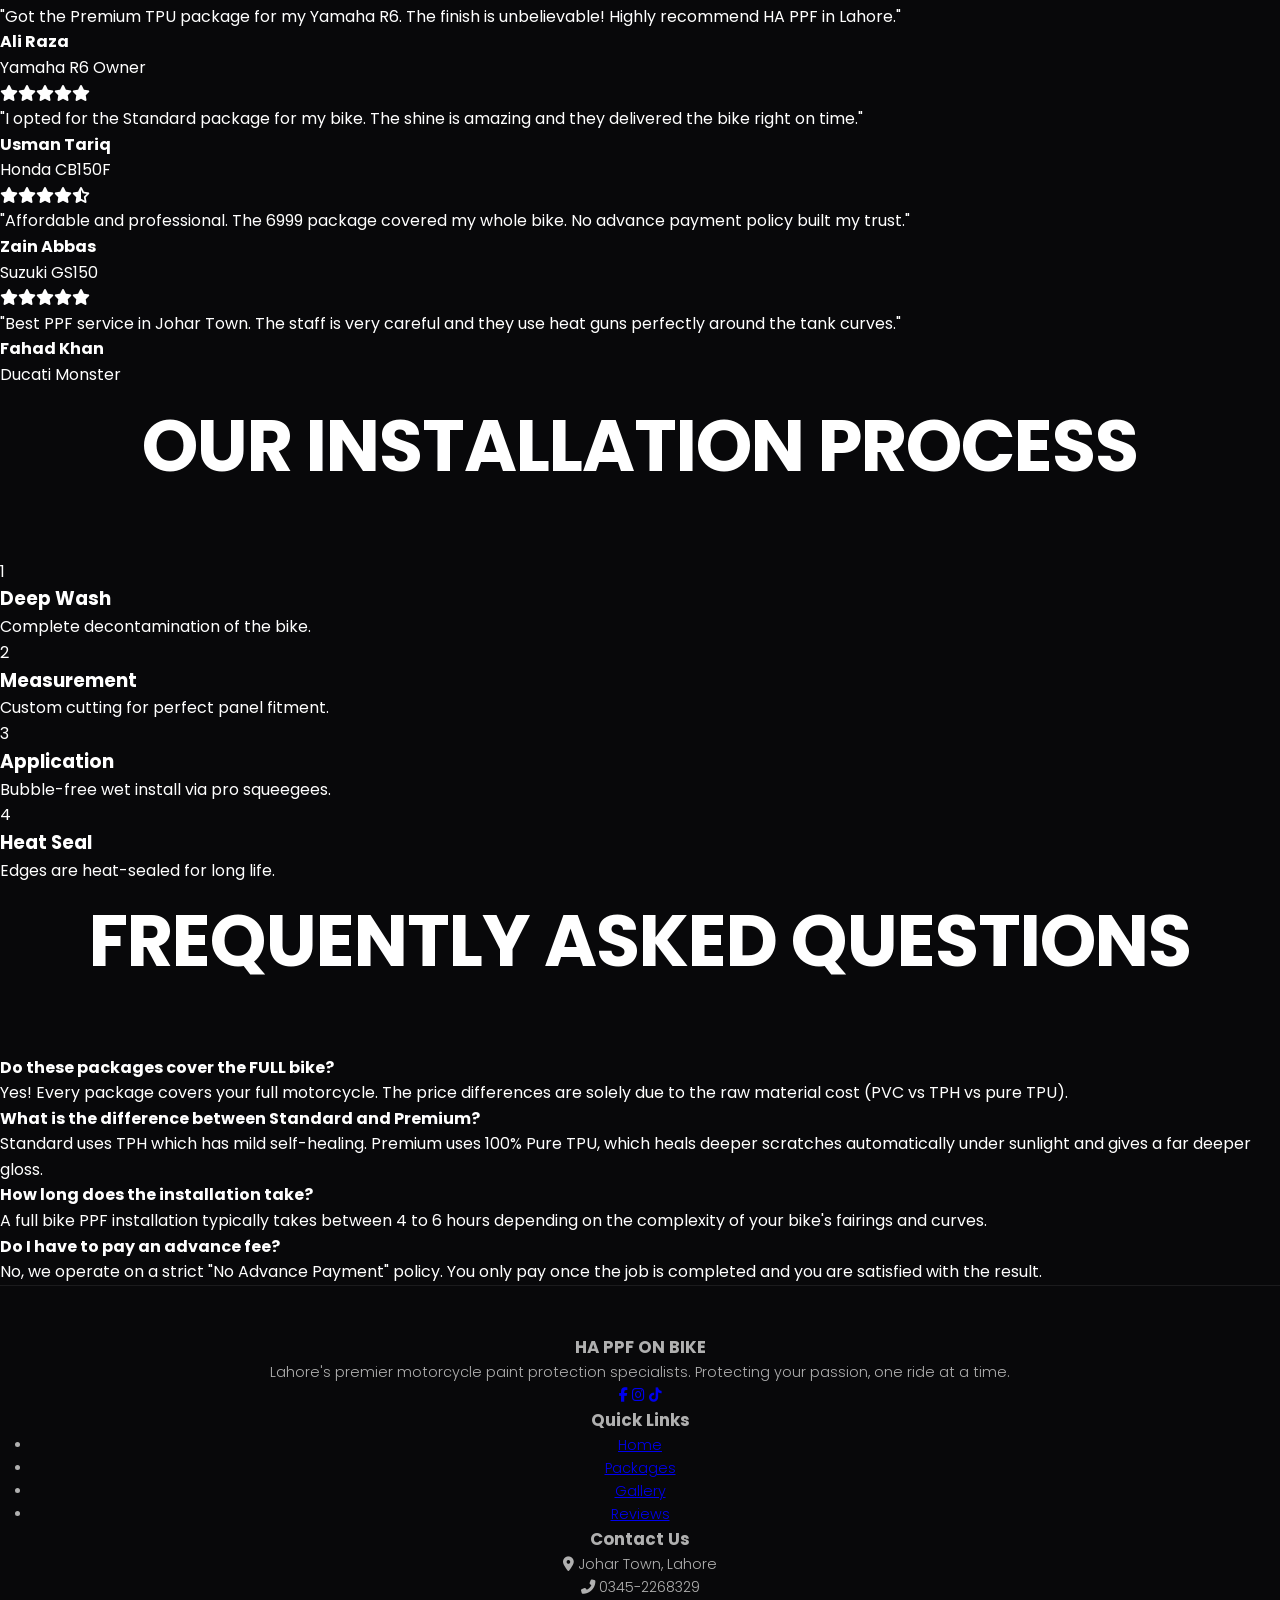
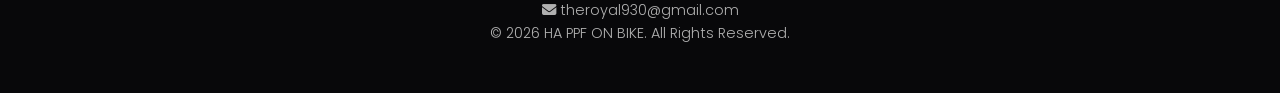
==== commit e41be798: "Revamp index.html for HA PPF ON BIKE website Updated the HTML structure and content for the HA PPF O" ====
--- a/index.html
+++ b/index.html
@@ -3,158 +3,356 @@
 <head>
     <meta charset="UTF-8">
     <meta name="viewport" content="width=device-width, initial-scale=1.0">
-    <title>Apex PPF Lahore | Hyper-Gloss Bike Protection</title>
+    <title>HA PPF ON BIKE | Premium Motorcycle Paint Protection in Lahore</title>
     <link rel="stylesheet" href="style.css">
-    <!-- FontAwesome for Icons -->
     <link rel="stylesheet" href="https://cdnjs.cloudflare.com/ajax/libs/font-awesome/6.4.0/css/all.min.css">
-    <!-- Modern Google Font -->
-    <link href="https://fonts.googleapis.com/css2?family=Poppins:wght@300;400;600;700;800&display=swap" rel="stylesheet">
+    <link href="https://fonts.googleapis.com/css2?family=Poppins:wght@300;400;500;600;700&display=swap" rel="stylesheet">
 </head>
 <body>
-    
-    <!-- Dynamic Background Layer -->
-    <div class="gradient-bg"></div>
-
-    <!-- Navigation Bar -->
-    <nav class="navbar">
-        <div class="nav-container">
-            <a href="#" class="logo">APEX<span>PPF</span></a>
-            <ul class="nav-links" id="navLinks">
+
+    <div class="top-bar">
+        <div class="container top-bar-inner">
+            <div class="top-info">
+                <span><i class="fas fa-map-marker-alt"></i> Johar Town, Lahore</span>
+                <span class="hide-mobile"><i class="fas fa-clock"></i> Mon - Sun: 10 AM - 10 PM</span>
+            </div>
+            <div class="top-contact">
+                <span><i class="fas fa-envelope"></i> theroyal930@gmail.com</span>
+                <span><i class="fas fa-phone-alt"></i> 03452268329</span>
+            </div>
+        </div>
+    </div>
+
+    <nav class="navbar" id="navbar">
+        <div class="container nav-inner">
+            <div class="logo">
+                <span class="logo-ha">HA</span> PPF ON BIKE
+            </div>
+            <ul class="nav-links" id="nav-links">
                 <li><a href="#home">Home</a></li>
-                <li><a href="#benefits">Why PPF?</a></li>
+                <li><a href="#packages">Packages</a></li>
+                <li><a href="#booking">Book Now</a></li>
                 <li><a href="#gallery">Gallery</a></li>
-                <li><a href="#pricing">Pricing</a></li>
-                <li><a href="#booking" class="nav-btn">Book Slot</a></li>
+                <li><a href="#reviews">Reviews</a></li>
+                <li><a href="#faq">FAQs</a></li>
             </ul>
-            <div class="menu-toggle" id="mobileMenu">
+            <div class="menu-toggle" id="mobile-menu">
                 <i class="fas fa-bars"></i>
             </div>
         </div>
     </nav>
 
-    <!-- Hero Section -->
-    <header class="hero" id="home">
-        <div class="hero-content fade-in">
-            <span class="badge glow-text">Lahore's #1 Specialist</span>
-            <h1>Mirror Finish <span class="highlight glow-text">Armor</span></h1>
-            <p>Invisible. Self-Healing. Ultra-Gloss. Stop chips and scratches before they start. Give your bike the ultimate showroom shine that lasts.</p>
+    <header id="home" class="hero">
+        <div class="hero-overlay"></div>
+        <div class="container hero-content">
+            <h1>Ultimate Protection For Your Two-Wheeler</h1>
+            <p>Keep your bike looking brand new with our premium, scratch-resistant, and self-healing Paint Protection Films. We cover the full bike, you just choose the quality.</p>
             <div class="hero-buttons">
-                <a href="#booking" class="btn btn-primary btn-glow">Get a Quote</a>
-                <a href="https://wa.me/923452268329" target="_blank" class="btn btn-secondary"><i class="fab fa-whatsapp"></i> Chat Now</a>
+                <a href="#packages" class="btn btn-secondary">View Packages</a>
+                <a href="#booking" class="btn btn-primary">Book Now</a>
+            </div>
+            <div class="trust-indicators">
+                <div class="trust-item"><i class="fas fa-shield-alt"></i> 100% Genuine Materials</div>
+                <div class="trust-item"><i class="fas fa-star"></i> 5-Star Rated</div>
+                <div class="trust-item"><i class="fas fa-hand-holding-usd"></i> No Advance Payment</div>
             </div>
         </div>
     </header>
 
-    <!-- Why PPF Section -->
-    <section class="benefits" id="benefits">
-        <div class="container-width">
-            <h2 class="section-title">Invisible <span class="highlight">Shield</span></h2>
+    <section id="packages" class="packages-section bg-light">
+        <div class="container">
+            <div class="section-title">
+                <h2>Full Bike PPF Packages</h2>
+                <p>Every package offers FULL BIKE COVERAGE. Pricing reflects the material quality (PVC vs TPU).</p>
+                <div class="underline"></div>
+            </div>
             
-            <div class="benefits-grid">
-                <div class="card glass">
-                    <div class="icon-box"><i class="fas fa-magic"></i></div>
-                    <h3>Self-Heals</h3>
-                    <p>Watch swirl marks and light scratches vanish instantly under heat or sunlight. Your paint stays perfect.</p>
-                </div>
-                <div class="card glass">
-                    <div class="icon-box"><i class="fas fa-shield-alt"></i></div>
-                    <h3>Rock Armor</h3>
-                    <p>Highly impact-resistant film absorbs blows from flying gravel, keys, and daily road debris.</p>
-                </div>
-                <div class="card glass">
-                    <div class="icon-box"><i class="fas fa-sun"></i></div>
-                    <h3>UV Blocker</h3>
-                    <p>Prevents Lahore's harsh sun from fading your vibrant factory paint. Locks in that deep gloss.</p>
-                </div>
-            </div>
-        </div>
-    </section>
-
-    <!-- New Gallery Section (Refreshed Images) -->
-    <section class="gallery" id="gallery">
-        <h2 class="section-title">Showroom <span class="highlight">Results</span></h2>
-        <div class="gallery-container">
-            <div class="gallery-item glass">
-                <img src="https://images.unsplash.com/photo-1614165939223-9c8d62f6b4d3?q=80&w=800&auto=format&fit=crop" alt="Ultra glossy black superbike tank with PPF">
-                <div class="overlay"><span>Deep Gloss</span></div>
-            </div>
-            <div class="gallery-item glass">
-                <img src="https://images.unsplash.com/photo-1599819811279-d5ad9cccf808?q=80&w=800&auto=format&fit=crop" alt="Applying PPF film to a motorcycle headlight">
-                <div class="overlay"><span>Invisible Protection</span></div>
-            </div>
-            <div class="gallery-item glass">
-                <img src="https://images.unsplash.com/photo-1558981403-c5f9899a28bc?q=80&w=800&auto=format&fit=crop" alt="Protected custom bike in garage">
-                <div class="overlay"><span>Armor Complete</span></div>
-            </div>
-        </div>
-    </section>
-
-    <!-- Pricing Section (Refreshed Look) -->
-    <section class="pricing" id="pricing">
-        <div class="container-width">
-            <h2 class="section-title">Protection <span class="highlight">Plans</span></h2>
-            <div class="pricing-grid">
-                <div class="price-card glass">
-                    <h3>Essential</h3>
-                    <div class="price">Tank Only</div>
-                    <ul>
+            <div class="pricing-cards">
+                <div class="card">
+                    <div class="card-header">
+                        <h3>Basic Quality</h3>
+                        <div class="price">Rs. 6,999</div>
+                        <p class="coverage">Full Bike Coverage</p>
+                    </div>
+                    <ul class="features-list">
+                        <li><i class="fas fa-check"></i> High-Quality PVC Material</li>
+                        <li><i class="fas fa-check"></i> 120 Microns Thickness</li>
+                        <li><i class="fas fa-check"></i> Standard Gloss Finish</li>
+                        <li><i class="fas fa-check"></i> Minor Scratch Protection</li>
+                        <li><i class="fas fa-check"></i> 1-2 Years Durability</li>
+                        <li class="disabled"><i class="fas fa-times"></i> No Self-Healing</li>
+                        <li class="disabled"><i class="fas fa-times"></i> Prone to Yellowing</li>
+                    </ul>
+                    <a href="#booking" class="btn btn-outline" onclick="selectPackage('Basic')">Select Basic</a>
+                </div>
+
+                <div class="card popular">
+                    <div class="badge">Most Popular</div>
+                    <div class="card-header">
+                        <h3>Standard Quality</h3>
+                        <div class="price">Rs. 10,999</div>
+                        <p class="coverage">Full Bike Coverage</p>
+                    </div>
+                    <ul class="features-list">
+                        <li><i class="fas fa-check"></i> TPH (Hybrid) Material</li>
+                        <li><i class="fas fa-check"></i> 150 Microns Thickness</li>
                         <li><i class="fas fa-check"></i> High Gloss Finish</li>
-                        <li><i class="fas fa-check"></i> Self-Healing TPU</li>
-                        <li><i class="fas fa-check"></i> 3 Year Warranty</li>
+                        <li><i class="fas fa-check"></i> Light Self-Healing Properties</li>
+                        <li><i class="fas fa-check"></i> 3-4 Years Durability</li>
+                        <li><i class="fas fa-check"></i> Stain & Water Resistant</li>
+                        <li><i class="fas fa-check"></i> Better UV Resistance</li>
                     </ul>
-                    <a href="#booking" class="btn btn-secondary">Book Essential</a>
-                </div>
-                <div class="price-card glass featured">
-                    <div class="hot-badge pulse">Most Popular</div>
-                    <h3>Full Body Armor</h3>
-                    <div class="price">Complete Bike</div>
-                    <ul>
-                        <li><i class="fas fa-check"></i> Ultra Gloss or Matte</li>
-                        <li><i class="fas fa-check"></i> Maximum Edge Tucking</li>
-                        <li><i class="fas fa-check"></i> 5+ Year Warranty</li>
-                        <li><i class="fas fa-check"></i> Free Top Coat Maintenance</li>
+                    <a href="#booking" class="btn btn-primary" onclick="selectPackage('Standard')">Select Standard</a>
+                </div>
+
+                <div class="card">
+                    <div class="card-header">
+                        <h3>Premium Quality</h3>
+                        <div class="price">Rs. 16,999</div>
+                        <p class="coverage">Full Bike Coverage</p>
+                    </div>
+                    <ul class="features-list">
+                        <li><i class="fas fa-check"></i> 100% Pure TPU Material</li>
+                        <li><i class="fas fa-check"></i> 180-200 Microns Thickness</li>
+                        <li><i class="fas fa-check"></i> Ultra-Gloss Wet Look</li>
+                        <li><i class="fas fa-check"></i> Advanced Heat Self-Healing</li>
+                        <li><i class="fas fa-check"></i> 5+ Years Durability</li>
+                        <li><i class="fas fa-check"></i> Anti-Yellowing Technology</li>
+                        <li><i class="fas fa-check"></i> Hydrophobic Coating</li>
                     </ul>
-                    <a href="#booking" class="btn btn-primary btn-glow">Protect My Bike</a>
-                </div>
-            </div>
-        </div>
-    </section>
-
-    <!-- Booking Section -->
-    <section class="booking" id="booking">
-        <div class="booking-container glass">
-            <h2 class="section-title">Lock Your <span class="highlight">Slot</span></h2>
-            <p>Send details instantly via WhatsApp. Lahore workshop availability fills up fast.</p>
-            
-            <form id="bookingForm">
-                <div class="form-group">
-                    <input type="text" id="name" required placeholder="Your Name (e.g., Ali)">
-                </div>
-                <div class="form-group">
-                    <input type="text" id="bike" required placeholder="Bike Model (e.g., YBR, Heavy Bike)">
-                </div>
-                <div class="form-group">
-                    <select id="package" required>
-                        <option value="" disabled selected>Select Package</option>
-                        <option value="Tank Only Protection">Tank Only Protection</option>
-                        <option value="Full Bike PPF">Full Bike PPF Armor</option>
-                    </select>
-                </div>
-                <button type="submit" class="btn btn-submit"><i class="fab fa-whatsapp"></i> Book via WhatsApp</button>
-            </form>
-        </div>
-    </section>
-
-    <!-- Footer -->
+                    <a href="#booking" class="btn btn-outline" onclick="selectPackage('Premium')">Select Premium</a>
+                </div>
+            </div>
+        </div>
+    </section>
+
+    <section id="booking" class="booking-section">
+        <div class="container">
+            <div class="booking-wrapper">
+                <div class="booking-info">
+                    <h2>Book Your Installation</h2>
+                    <p>Fill out the form to send your details directly to our WhatsApp. Our team will review your requirements and confirm your slot instantly.</p>
+                    
+                    <div class="contact-details-box">
+                        <ul class="contact-list">
+                            <li><i class="fas fa-map-marker-alt"></i> <strong>Location:</strong> Johar Town, Lahore</li>
+                            <li><i class="fas fa-phone-alt"></i> <strong>Phone:</strong> 0345-2268329</li>
+                            <li><i class="fas fa-envelope"></i> <strong>Email:</strong> theroyal930@gmail.com</li>
+                        </ul>
+                    </div>
+                </div>
+                
+                <div class="booking-form-container">
+                    <form id="bookingForm" onsubmit="submitToWhatsApp(event)">
+                        <div class="input-row">
+                            <div class="input-group">
+                                <label for="name">Full Name</label>
+                                <input type="text" id="name" required placeholder="e.g. Ali Ahmed">
+                            </div>
+                            <div class="input-group">
+                                <label for="phone">Contact Number</label>
+                                <input type="tel" id="phone" required placeholder="03XXXXXXXXX">
+                            </div>
+                        </div>
+
+                        <div class="input-group">
+                            <label for="bike">Bike Make & Model</label>
+                            <input type="text" id="bike" required placeholder="e.g. Suzuki GS150, Yamaha YBR">
+                        </div>
+
+                        <div class="input-group">
+                            <label for="package">Select PPF Quality (Full Bike)</label>
+                            <select id="package" required>
+                                <option value="" disabled selected>Select quality...</option>
+                                <option value="Basic Quality (Rs. 6999)">Basic Quality - Rs. 6,999</option>
+                                <option value="Standard Quality (Rs. 10999)">Standard Quality - Rs. 10,999</option>
+                                <option value="Premium Quality (Rs. 16999)">Premium Quality - Rs. 16,999</option>
+                            </select>
+                        </div>
+
+                        <button type="submit" class="btn btn-whatsapp btn-full">
+                            Confirm on WhatsApp <i class="fab fa-whatsapp"></i>
+                        </button>
+                    </form>
+                </div>
+            </div>
+        </div>
+    </section>
+
+    <section id="gallery" class="gallery-section bg-light">
+        <div class="container">
+            <div class="section-title">
+                <h2>Our Recent Work</h2>
+                <p>Live PPF installation shots from our studio in Lahore.</p>
+                <div class="underline"></div>
+            </div>
+            <div class="gallery-grid">
+                <div class="gallery-item">
+                    <img src="PPF%201.jpg" alt="PPF Application on Silver Tank">
+                </div>
+                <div class="gallery-item">
+                    <img src="PPF%202.jpg" alt="PPF Application on Ducati Monster Red Tank">
+                </div>
+                <div class="gallery-item">
+                    <img src="PPF%203.avif" alt="Detailed PPF Application on Ducati Panigale">
+                </div>
+                <div class="gallery-item">
+                    <img src="PPF%204.jfif" alt="PPF Application on Blue Suzuki Bike">
+                </div>
+                
+            </div>
+        </div>
+    </section>
+
+    <section id="reviews" class="reviews-section">
+        <div class="container">
+            <div class="section-title">
+                <h2>What Our Customers Say</h2>
+                <p>100% Satisfaction Guaranteed across Lahore</p>
+                <div class="underline"></div>
+            </div>
+            <div class="reviews-grid">
+                <div class="review-card">
+                    <div class="stars">
+                        <i class="fas fa-star"></i><i class="fas fa-star"></i><i class="fas fa-star"></i><i class="fas fa-star"></i><i class="fas fa-star"></i>
+                    </div>
+                    <p class="review-text">"Got the Premium TPU package for my Yamaha R6. The finish is unbelievable! Highly recommend HA PPF in Lahore."</p>
+                    <div class="reviewer">
+                        <h4>Ali Raza</h4>
+                        <span>Yamaha R6 Owner</span>
+                    </div>
+                </div>
+
+                <div class="review-card">
+                    <div class="stars">
+                        <i class="fas fa-star"></i><i class="fas fa-star"></i><i class="fas fa-star"></i><i class="fas fa-star"></i><i class="fas fa-star"></i>
+                    </div>
+                    <p class="review-text">"I opted for the Standard package for my bike. The shine is amazing and they delivered the bike right on time."</p>
+                    <div class="reviewer">
+                        <h4>Usman Tariq</h4>
+                        <span>Honda CB150F</span>
+                    </div>
+                </div>
+
+                <div class="review-card">
+                    <div class="stars">
+                        <i class="fas fa-star"></i><i class="fas fa-star"></i><i class="fas fa-star"></i><i class="fas fa-star"></i><i class="fas fa-star-half-alt"></i>
+                    </div>
+                    <p class="review-text">"Affordable and professional. The 6999 package covered my whole bike. No advance payment policy built my trust."</p>
+                    <div class="reviewer">
+                        <h4>Zain Abbas</h4>
+                        <span>Suzuki GS150</span>
+                    </div>
+                </div>
+
+                <div class="review-card">
+                    <div class="stars">
+                        <i class="fas fa-star"></i><i class="fas fa-star"></i><i class="fas fa-star"></i><i class="fas fa-star"></i><i class="fas fa-star"></i>
+                    </div>
+                    <p class="review-text">"Best PPF service in Johar Town. The staff is very careful and they use heat guns perfectly around the tank curves."</p>
+                    <div class="reviewer">
+                        <h4>Fahad Khan</h4>
+                        <span>Ducati Monster</span>
+                    </div>
+                </div>
+            </div>
+        </div>
+    </section>
+
+    <section class="process-section bg-light">
+        <div class="container">
+            <div class="section-title">
+                <h2>Our Installation Process</h2>
+                <div class="underline"></div>
+            </div>
+            <div class="process-steps">
+                <div class="step">
+                    <div class="step-number">1</div>
+                    <h3>Deep Wash</h3>
+                    <p>Complete decontamination of the bike.</p>
+                </div>
+                <div class="step">
+                    <div class="step-number">2</div>
+                    <h3>Measurement</h3>
+                    <p>Custom cutting for perfect panel fitment.</p>
+                </div>
+                <div class="step">
+                    <div class="step-number">3</div>
+                    <h3>Application</h3>
+                    <p>Bubble-free wet install via pro squeegees.</p>
+                </div>
+                <div class="step">
+                    <div class="step-number">4</div>
+                    <h3>Heat Seal</h3>
+                    <p>Edges are heat-sealed for long life.</p>
+                </div>
+            </div>
+        </div>
+    </section>
+
+    <section id="faq" class="faq-section">
+        <div class="container">
+            <div class="section-title">
+                <h2>Frequently Asked Questions</h2>
+                <div class="underline"></div>
+            </div>
+            <div class="faq-container">
+                <div class="faq-item">
+                    <h4>Do these packages cover the FULL bike?</h4>
+                    <p>Yes! Every package covers your full motorcycle. The price differences are solely due to the raw material cost (PVC vs TPH vs pure TPU).</p>
+                </div>
+                <div class="faq-item">
+                    <h4>What is the difference between Standard and Premium?</h4>
+                    <p>Standard uses TPH which has mild self-healing. Premium uses 100% Pure TPU, which heals deeper scratches automatically under sunlight and gives a far deeper gloss.</p>
+                </div>
+                <div class="faq-item">
+                    <h4>How long does the installation take?</h4>
+                    <p>A full bike PPF installation typically takes between 4 to 6 hours depending on the complexity of your bike's fairings and curves.</p>
+                </div>
+                <div class="faq-item">
+                    <h4>Do I have to pay an advance fee?</h4>
+                    <p>No, we operate on a strict "No Advance Payment" policy. You only pay once the job is completed and you are satisfied with the result.</p>
+                </div>
+            </div>
+        </div>
+    </section>
+
     <footer>
-        <p>&copy; 2026 Apex PPF Lahore. Mirror Finish Specialists.</p>
+        <div class="container footer-container">
+            <div class="footer-col">
+                <h3>HA PPF ON BIKE</h3>
+                <p>Lahore's premier motorcycle paint protection specialists. Protecting your passion, one ride at a time.</p>
+                <div class="social-links">
+                    <a href="#"><i class="fab fa-facebook-f"></i></a>
+                    <a href="#"><i class="fab fa-instagram"></i></a>
+                    <a href="#"><i class="fab fa-tiktok"></i></a>
+                </div>
+            </div>
+            <div class="footer-col">
+                <h3>Quick Links</h3>
+                <ul class="footer-links">
+                    <li><a href="#home">Home</a></li>
+                    <li><a href="#packages">Packages</a></li>
+                    <li><a href="#gallery">Gallery</a></li>
+                    <li><a href="#reviews">Reviews</a></li>
+                </ul>
+            </div>
+            <div class="footer-col">
+                <h3>Contact Us</h3>
+                <p class="footer-contact"><i class="fas fa-map-marker-alt"></i> Johar Town, Lahore</p>
+                <p class="footer-contact"><i class="fas fa-phone-alt"></i> 0345-2268329</p>
+                <p class="footer-contact"><i class="fas fa-envelope"></i> theroyal930@gmail.com</p>
+            </div>
+        </div>
+        <div class="footer-bottom">
+            <p>&copy; 2026 HA PPF ON BIKE. All Rights Reserved.</p>
+        </div>
     </footer>
 
-    <!-- Floating WhatsApp Button -->
-    <a href="https://wa.me/923452268329?text=Hello%20Apex%20PPF%21%20I%20want%20to%20know%20more%20about%20your%20bike%20PPF%20services." class="whatsapp-float" target="_blank">
+    <a href="https://wa.me/923452268329?text=Hello%20HA%20PPF%20ON%20BIKE!%20I%20want%20to%20get%20PPF%20done%20on%20my%20bike." class="whatsapp-float" target="_blank" title="Chat with us on WhatsApp">
         <i class="fab fa-whatsapp"></i>
     </a>
 
     <script src="script.js"></script>
 </body>
-                            </html>
+</html>
--- a/style.css
+++ b/style.css
@@ -1,12 +1,13 @@
 /* --- Global Styles & Variables --- */
 :root {
-    --bg-dark: #121212;
-    --bg-surface: #1e1e1e;
-    --accent-color: #00ffcc; /* Neon Cyan */
-    --accent-hover: #00cc99;
+    --bg-dark: #08080a;
+    --accent-color: #00f2fe; /* Bright Neon Cyan */
+    --accent-glow: rgba(0, 242, 254, 0.5);
     --text-main: #ffffff;
-    --text-muted: #aaaaaa;
-    --font-stack: 'Segoe UI', Tahoma, Geneva, Verdana, sans-serif;
+    --text-muted: #b0b0b0;
+    --glass-bg: rgba(255, 255, 255, 0.03);
+    --glass-border: rgba(255, 255, 255, 0.08);
+    --font-stack: 'Poppins', sans-serif;
 }
 
 * {
@@ -21,18 +22,68 @@
     color: var(--text-main);
     font-family: var(--font-stack);
     line-height: 1.6;
+    overflow-x: hidden;
+    position: relative;
+}
+
+/* --- Dynamic Background Animation --- */
+.gradient-bg {
+    position: fixed;
+    top: 0;
+    left: 0;
+    width: 100%;
+    height: 100%;
+    z-index: -1;
+    background: radial-gradient(circle at 50% 50%, #1a1a2e 0%, #08080a 70%);
+    opacity: 0.8;
+}
+
+.gradient-bg::after {
+    content: '';
+    position: absolute;
+    top: -50%; left: -50%; width: 200%; height: 200%;
+    background-image: 
+        radial-gradient(circle at 10% 10%, rgba(0, 242, 254, 0.05) 0%, transparent 30%),
+        radial-gradient(circle at 90% 90%, rgba(123, 31, 162, 0.08) 0%, transparent 30%);
+    animation: backgroundShift 20s infinite linear;
+}
+
+@keyframes backgroundShift {
+    0% { transform: rotate(0deg); }
+    100% { transform: rotate(360deg); }
+}
+
+.container-width {
+    max-width: 1200px;
+    margin: 0 auto;
+    width: 100%;
 }
 
 .highlight {
     color: var(--accent-color);
 }
 
+.glow-text {
+    text-shadow: 0 0 10px var(--accent-glow);
+}
+
+/* Glassmorphism utility class */
+.glass {
+    background: var(--glass-bg);
+    backdrop-filter: blur(10px);
+    -webkit-backdrop-filter: blur(10px);
+    border: 1px solid var(--glass-border);
+    border-radius: 12px;
+}
+
+/* Section Title Styling */
 .section-title {
-    font-size: 2.5rem;
-    text-align: center;
-    margin-bottom: 1rem;
+    font-size: 3rem;
+    text-align: center;
+    margin-bottom: 3.5rem;
     text-transform: uppercase;
-    letter-spacing: 1px;
+    font-weight: 800;
+    letter-spacing: -1px;
 }
 
 /* --- Navigation Bar --- */
@@ -40,8 +91,9 @@
     position: fixed;
     top: 0;
     width: 100%;
-    background-color: rgba(18, 18, 18, 0.95);
-    border-bottom: 1px solid #2d2d2d;
+    background-color: rgba(8, 8, 10, 0.8);
+    backdrop-filter: blur(10px);
+    border-bottom: 1px solid var(--glass-border);
     z-index: 1000;
 }
 
@@ -68,163 +120,211 @@
 
 .nav-links {
     display: flex;
+    align-items: center;
     list-style: none;
 }
 
 .nav-links li a {
     color: var(--text-main);
     text-decoration: none;
-    padding: 0.5rem 1.5rem;
+    padding: 0.5rem 1.2rem;
     font-weight: 500;
-    transition: color 0.3s;
+    font-size: 0.9rem;
+    transition: all 0.3s ease;
 }
 
 .nav-links li a:hover {
     color: var(--accent-color);
+    text-shadow: 0 0 8px var(--accent-glow);
+}
+
+.nav-btn {
+    background: var(--accent-color);
+    color: #000 !important;
+    border-radius: 50px;
+    padding: 0.6rem 1.5rem !important;
+    margin-left: 1rem;
+    font-weight: 700 !important;
+    transition: all 0.3s ease;
+}
+
+.nav-btn:hover {
+    box-shadow: 0 0 15px var(--accent-glow);
+    transform: translateY(-1px);
 }
 
 .menu-toggle {
     display: none;
     font-size: 1.5rem;
     cursor: pointer;
+    color: #fff;
 }
 
 /* --- Hero Section --- */
 .hero {
     height: 100vh;
-    background: linear-gradient(rgba(0, 0, 0, 0.7), rgba(0, 0, 0, 0.85)), 
-                url('https://www.rvinyl.com/cdn/shop/files/3m-2080-g12-gloss-black-ducati-vinyl-wrap.jpg?v=1747832750&width=1024') no-repeat center center/cover;
+    background: radial-gradient(circle at center, rgba(0,0,0,0) 0%, rgba(8,8,10,0.8) 100%), 
+                url('https://images.unsplash.com/photo-1591636171358-16625807187c?q=80&w=2000&auto=format&fit=crop') no-repeat center center/cover;
     display: flex;
     align-items: center;
     justify-content: center;
     text-align: center;
     padding: 0 2rem;
-    margin-top: 60px;
+}
+
+.fade-in {
+    animation: fadeIn 1.2s ease-out;
+}
+
+@keyframes fadeIn {
+    from { opacity: 0; transform: translateY(10px); }
+    to { opacity: 1; transform: translateY(0); }
+}
+
+.badge {
+    text-transform: uppercase;
+    font-size: 0.8rem;
+    font-weight: 700;
+    letter-spacing: 2px;
+    margin-bottom: 1rem;
+    display: inline-block;
+    color: var(--accent-color);
 }
 
 .hero-content h1 {
-    font-size: 3.5rem;
+    font-size: 5rem;
+    line-height: 1;
     margin-bottom: 1.5rem;
     text-transform: uppercase;
+    font-weight: 800;
+    letter-spacing: -2px;
 }
 
 .hero-content p {
     font-size: 1.2rem;
     color: var(--text-muted);
-    max-width: 700px;
-    margin: 0 auto 2.5rem auto;
-}
-
-/* Buttons */
+    max-width: 650px;
+    margin: 0 auto 3rem auto;
+    font-weight: 300;
+}
+
+/* Buttons System */
 .btn {
     display: inline-block;
-    padding: 0.8rem 2rem;
+    padding: 1rem 2.5rem;
     font-size: 1rem;
-    font-weight: 600;
+    font-weight: 700;
     text-decoration: none;
-    border-radius: 5px;
+    border-radius: 50px;
     transition: all 0.3s ease;
     cursor: pointer;
+    text-transform: uppercase;
+    letter-spacing: 1px;
+}
+
+.btn-glow {
+    box-shadow: 0 0 10px rgba(0, 242, 254, 0.3);
+}
+
+.btn-glow:hover {
+    box-shadow: 0 0 20px var(--accent-glow);
 }
 
 .btn-primary {
-    background-color: var(--accent-color);
+    background: var(--accent-color);
     color: #000;
-    margin-right: 1rem;
+    margin-right: 1.5rem;
 }
 
 .btn-primary:hover {
-    background-color: var(--accent-hover);
     transform: translateY(-2px);
 }
 
 .btn-secondary {
     background-color: transparent;
     color: #fff;
-    border: 2px solid #fff;
+    border: 2px solid rgba(255, 255, 255, 0.5);
 }
 
 .btn-secondary:hover {
-    background-color: #fff;
-    color: #000;
+    border-color: #fff;
+    background-color: rgba(255, 255, 255, 0.1);
 }
 
 /* --- Benefits Section --- */
 .benefits {
-    padding: 5rem 2rem;
-    max-width: 1200px;
-    margin: 0 auto;
+    padding: 8rem 2rem;
 }
 
 .benefits-grid {
     display: grid;
     grid-template-columns: repeat(auto-fit, minmax(300px, 1fr));
-    gap: 2rem;
-    margin-top: 3rem;
+    gap: 2.5rem;
 }
 
 .card {
-    background-color: var(--bg-surface);
-    padding: 2.5rem;
-    border-radius: 10px;
-    text-align: center;
-    border: 1px solid #2d2d2d;
-    transition: transform 0.3s, border-color 0.3s;
+    padding: 3rem;
+    text-align: center;
+    transition: all 0.4s ease;
 }
 
 .card:hover {
     transform: translateY(-5px);
     border-color: var(--accent-color);
-}
-
-.card .icon {
-    font-size: 3rem;
-    color: var(--accent-color);
-    margin-bottom: 1.5rem;
+    box-shadow: 0 5px 20px rgba(0, 242, 254, 0.1);
+}
+
+.icon-box {
+    width: 80px;
+    height: 80px;
+    border-radius: 50%;
+    background: rgba(0, 242, 254, 0.05);
+    border: 1px solid rgba(0, 242, 254, 0.2);
+    display: flex;
+    align-items: center;
+    justify-content: center;
+    margin: 0 auto 2rem auto;
+    font-size: 2.5rem;
+    color: var(--accent-color);
 }
 
 .card h3 {
     margin-bottom: 1rem;
-    font-size: 1.4rem;
+    font-size: 1.5rem;
+    font-weight: 700;
 }
 
 .card p {
     color: var(--text-muted);
+    font-weight: 300;
 }
 
 /* --- Gallery Section --- */
 .gallery {
-    padding: 5rem 2rem;
-    background-color: var(--bg-surface);
-}
-
-.section-subtitle {
-    text-align: center;
-    color: var(--text-muted);
-    margin-bottom: 3rem;
+    padding: 8rem 2rem;
 }
 
 .gallery-container {
+    display: grid;
+    grid-template-columns: repeat(auto-fit, minmax(350px, 1fr));
+    gap: 2rem;
     max-width: 1200px;
     margin: 0 auto;
-    display: grid;
-    grid-template-columns: repeat(auto-fit, minmax(450px, 1fr));
-    gap: 2rem;
 }
 
 .gallery-item {
     position: relative;
     overflow: hidden;
-    border-radius: 10px;
-    height: 320px;
-    border: 2px solid #333;
+    height: 300px;
+    padding: 5px; /* for glass effect to show */
 }
 
 .gallery-item img {
     width: 100%;
     height: 100%;
     object-fit: cover;
-    transition: transform 0.5s ease;
+    border-radius: 10px;
+    transition: transform 0.6s ease;
 }
 
 .gallery-item:hover img {
@@ -233,10 +333,8 @@
 
 .overlay {
     position: absolute;
-    top: 0;
-    left: 0;
-    width: 100%;
-    height: 100%;
+    top: 5px; left: 5px; right: 5px; bottom: 5px;
+    border-radius: 10px;
     background: rgba(0,0,0,0.6);
     display: flex;
     align-items: center;
@@ -251,51 +349,133 @@
 
 .overlay span {
     color: var(--accent-color);
-    font-size: 1.3rem;
-    font-weight: 600;
+    font-size: 1rem;
+    font-weight: 700;
+    border: 1px solid var(--accent-color);
+    padding: 0.6rem 1.5rem;
+    border-radius: 5px;
+    text-transform: uppercase;
+    letter-spacing: 2px;
+}
+
+/* --- Pricing Section --- */
+.pricing {
+    padding: 8rem 2rem;
+}
+
+.pricing-grid {
+    display: grid;
+    grid-template-columns: repeat(auto-fit, minmax(300px, 1fr));
+    gap: 3rem;
+    justify-content: center;
+    max-width: 900px;
+    margin: 0 auto;
+}
+
+.price-card {
+    padding: 3rem 2rem;
+    text-align: center;
+    position: relative;
+    display: flex;
+    flex-direction: column;
+}
+
+.price-card.featured {
     border: 2px solid var(--accent-color);
-    padding: 0.5rem 1.5rem;
+    box-shadow: 0 0 15px var(--accent-glow);
+}
+
+.hot-badge {
+    position: absolute;
+    top: -15px;
+    left: 50%;
+    transform: translateX(-50%);
+    background: var(--accent-color);
+    color: #000;
+    padding: 0.4rem 1.5rem;
+    font-size: 0.8rem;
+    font-weight: 700;
+    border-radius: 50px;
     text-transform: uppercase;
+}
+
+/* Simple pulse animation for the badge */
+@keyframes pulse {
+    0% { box-shadow: 0 0 0 0 rgba(0, 242, 254, 0.4); }
+    70% { box-shadow: 0 0 0 10px rgba(0, 242, 254, 0); }
+    100% { box-shadow: 0 0 0 0 rgba(0, 242, 254, 0); }
+}
+.pulse { animation: pulse 2s infinite; }
+
+.price-card h3 {
+    font-size: 1.8rem;
+    margin-bottom: 0.5rem;
+    font-weight: 700;
+}
+
+.price-card .price {
+    font-size: 2rem;
+    color: var(--accent-color);
+    margin-bottom: 2rem;
+    font-weight: 800;
+}
+
+.price-card ul {
+    list-style: none;
+    margin-bottom: 3rem;
+    text-align: left;
+    display: inline-block;
+    margin: 0 auto 3rem auto;
+}
+
+.price-card ul li {
+    margin-bottom: 1rem;
+    font-weight: 300;
+    color: var(--text-muted);
+}
+
+.price-card ul li i {
+    color: var(--accent-color);
+    margin-right: 10px;
+}
+
+.price-card .btn {
+    margin: auto auto 0 auto; /* push button to bottom */
+    width: 100%;
 }
 
 /* --- Booking Section --- */
 .booking {
-    padding: 5rem 2rem;
+    padding: 8rem 2rem;
+}
+
+.booking-container {
     max-width: 600px;
     margin: 0 auto;
-}
-
-.booking-container {
-    background-color: var(--bg-surface);
-    padding: 3rem;
-    border-radius: 10px;
-    border: 1px solid #2d2d2d;
+    padding: 4rem;
 }
 
 .booking-container p {
     text-align: center;
     color: var(--text-muted);
-    margin-bottom: 2rem;
+    margin-bottom: 3rem;
+    font-weight: 300;
 }
 
 .form-group {
     margin-bottom: 1.5rem;
 }
 
-.form-group label {
-    display: block;
-    margin-bottom: 0.5rem;
-    font-weight: 500;
-}
-
 .form-group input, .form-group select {
     width: 100%;
-    padding: 0.8rem;
-    background-color: var(--bg-dark);
-    border: 1px solid #444;
+    padding: 1.1rem;
+    background-color: rgba(0, 0, 0, 0.2);
+    border: 1px solid var(--glass-border);
     color: #fff;
-    border-radius: 5px;
+    border-radius: 8px;
     font-size: 1rem;
+    font-family: var(--font-stack);
+    transition: border-color 0.3s;
 }
 
 .form-group input:focus, .form-group select:focus {
@@ -303,28 +483,38 @@
     border-color: var(--accent-color);
 }
 
+/* Customizing select arrow */
+select {
+    appearance: none;
+    background-image: url("data:image/svg+xml;charset=UTF-8,%3csvg xmlns='http://www.w3.org/2000/svg' viewBox='0 0 24 24' fill='white' %3e%3cpath d='M7 10l5 5 5-5z'/%3e%3c/svg%3e");
+    background-repeat: no-repeat;
+    background-position: right 1rem center;
+    background-size: 1.5em;
+}
+
 .btn-submit {
     width: 100%;
     background-color: #25D366; /* WhatsApp Green */
     color: white;
     border: none;
-    padding: 1rem;
+    padding: 1.1rem;
     font-size: 1.1rem;
 }
 
 .btn-submit:hover {
     background-color: #20ba5a;
     transform: translateY(-2px);
+    box-shadow: 0 5px 15px rgba(37, 211, 102, 0.3);
 }
 
 /* --- Footer --- */
 footer {
     text-align: center;
-    padding: 2rem;
-    background-color: #0d0d0d;
-    border-top: 1px solid #2d2d2d;
+    padding: 3rem 2rem;
+    border-top: 1px solid var(--glass-border);
     color: var(--text-muted);
     font-size: 0.9rem;
+    font-weight: 300;
 }
 
 /* --- Floating WhatsApp --- */
@@ -340,57 +530,47 @@
     text-align: center;
     font-size: 30px;
     line-height: 60px;
-    box-shadow: 0px 4px 10px rgba(0,0,0,0.3);
+    box-shadow: 0px 5px 15px rgba(0,0,0,0.3);
     z-index: 1001;
-    transition: transform 0.3s;
+    transition: all 0.3s ease;
 }
 
 .whatsapp-float:hover {
     transform: scale(1.1);
+    box-shadow: 0 0 20px rgba(37, 211, 102, 0.5);
 }
 
 /* --- Mobile Responsive Rules --- */
+@media (max-width: 992px) {
+    .hero-content h1 { font-size: 4rem; }
+    .section-title { font-size: 2.5rem; }
+}
+
 @media (max-width: 768px) {
-    .menu-toggle {
-        display: block;
-    }
+    .menu-toggle { display: block; }
 
     .nav-links {
         display: none;
         flex-direction: column;
         position: absolute;
-        top: 60px;
-        left: 0;
-        width: 100%;
-        background-color: var(--bg-dark);
-        border-bottom: 1px solid #2d2d2d;
-        padding: 1rem 0;
+        top: 65px; left: 0; width: 100%;
+        background-color: rgba(8, 8, 10, 0.95);
+        backdrop-filter: blur(10px);
+        padding: 2rem;
+        border-bottom: 1px solid var(--glass-border);
     }
 
-    .nav-links.active {
-        display: flex;
+    .nav-links.active { display: flex; }
+
+    .nav-links li { margin: 1rem 0; width: 100%; text-align: center; }
+
+    .nav-btn { margin-left: 0; display: inline-block; width: 100%; }
+
+    .hero-content h1 { font-size: 2.8rem; }
+    
+    .hero-buttons .btn { display: block; width: 100%; margin: 0 0 1rem 0; }
+
+    .section-title { font-size: 2.2rem; }
+    
+    .booking-container { padding: 2rem; }
     }
-
-    .nav-links li {
-        text-align: center;
-        margin: 1rem 0;
-    }
-
-    .hero-content h1 {
-        font-size: 2.3rem;
-    }
-
-    .hero-buttons .btn {
-        display: block;
-        width: 100%;
-        margin: 0 0 1rem 0;
-    }
-
-    .gallery-container {
-        grid-template-columns: 1fr;
-    }
-    
-    .gallery-item {
-        height: 240px;
-    }
-  }
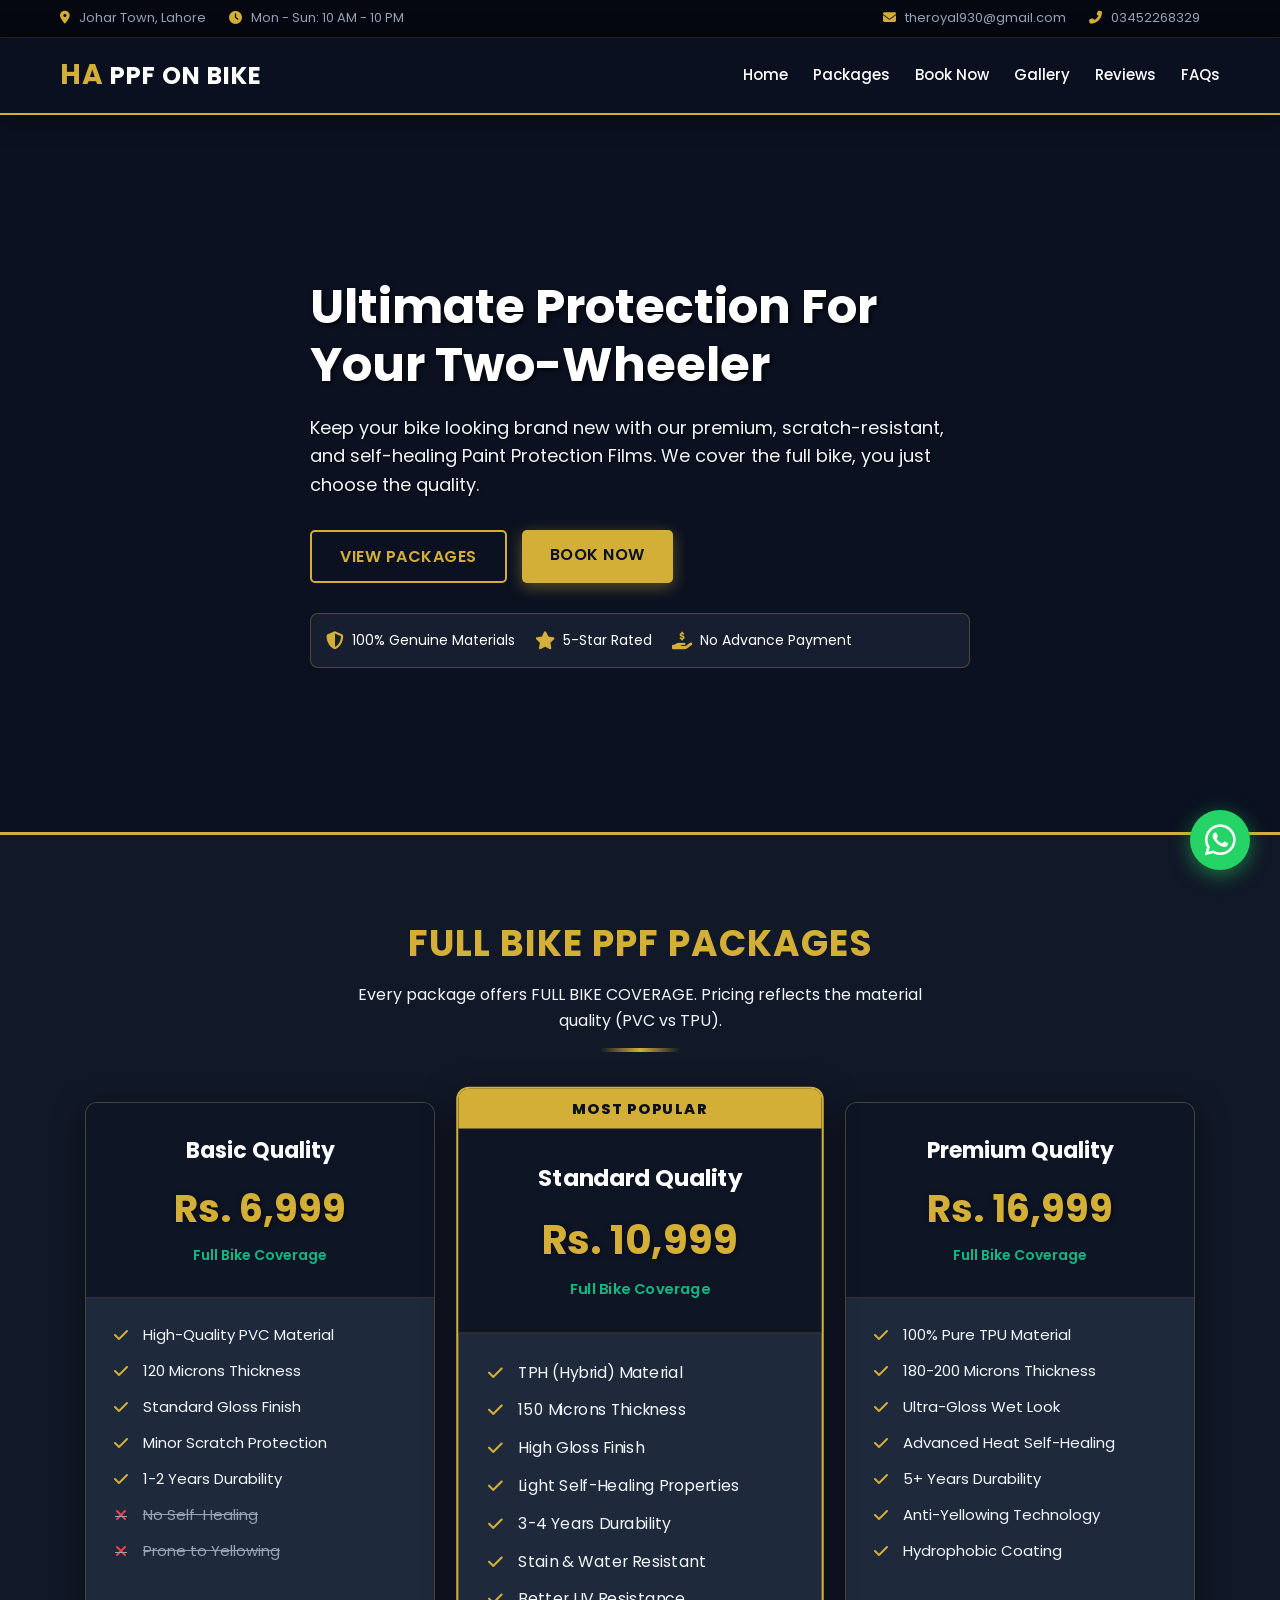
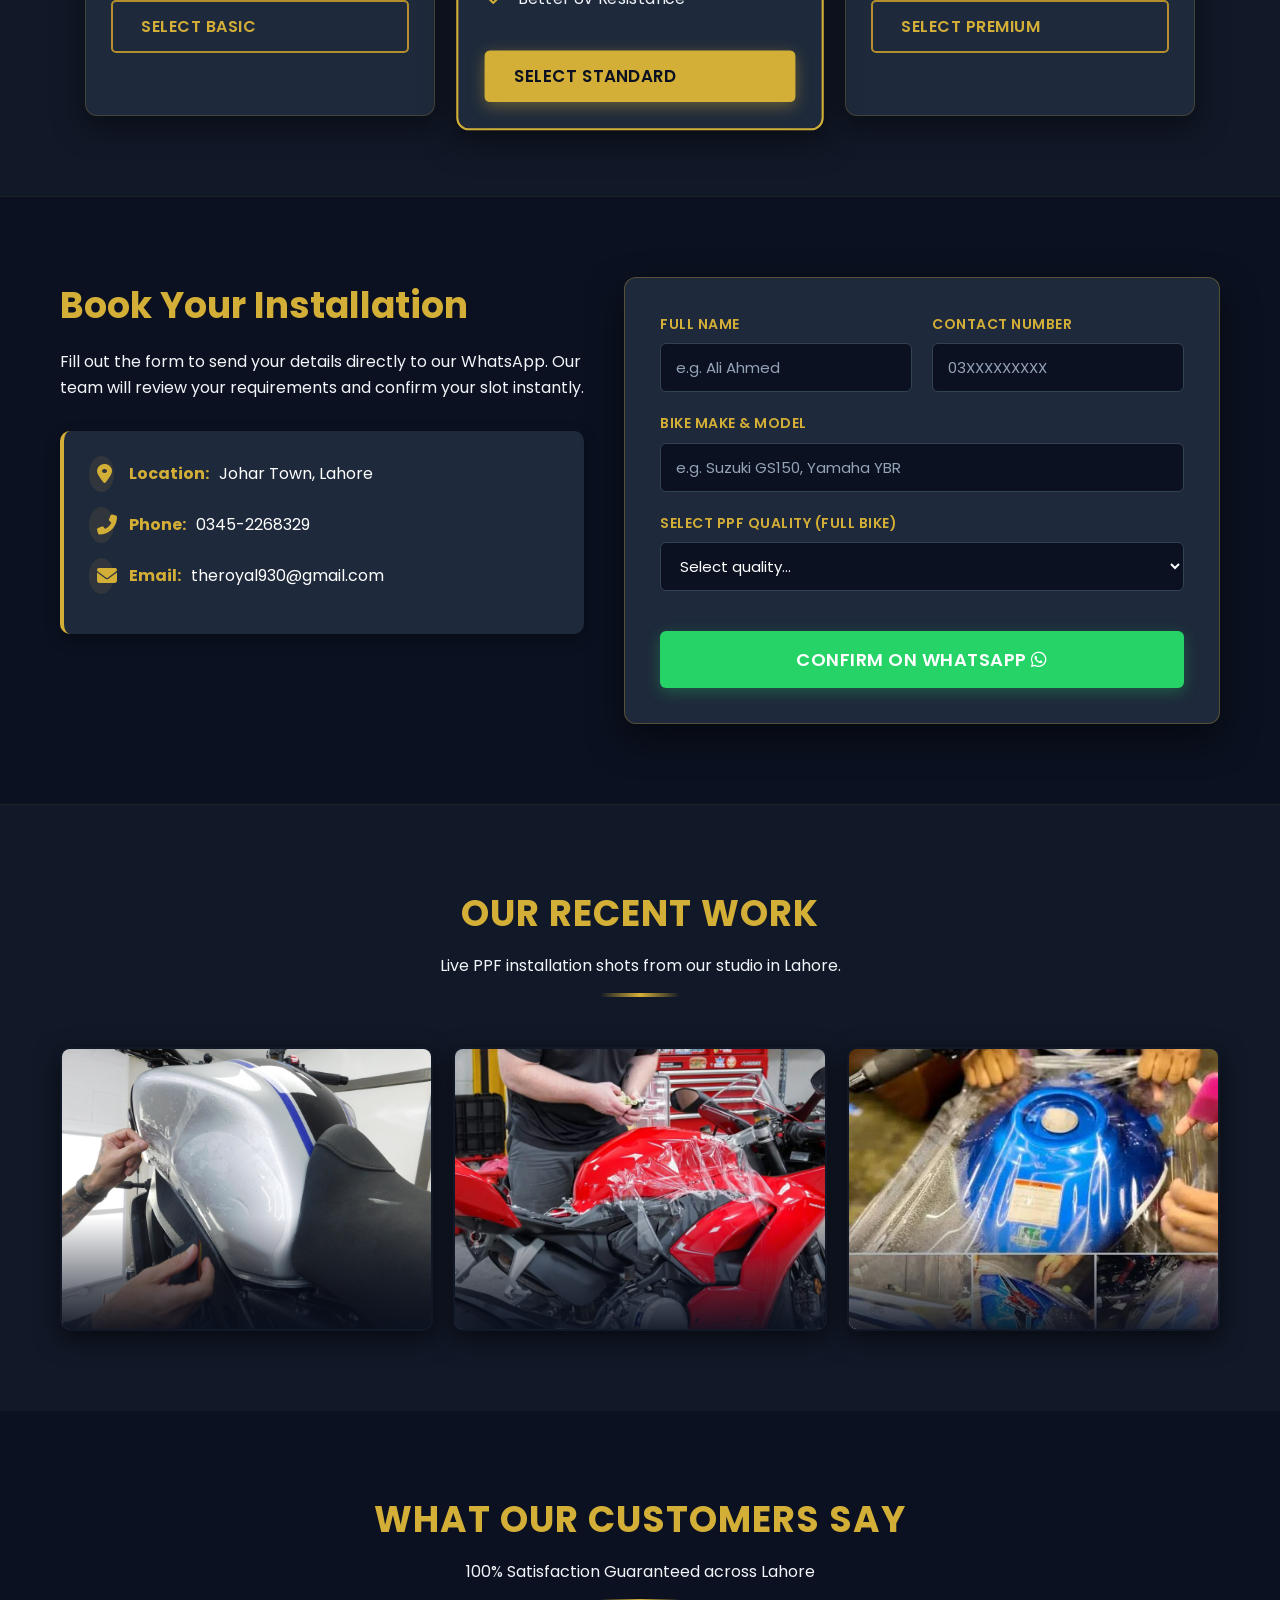
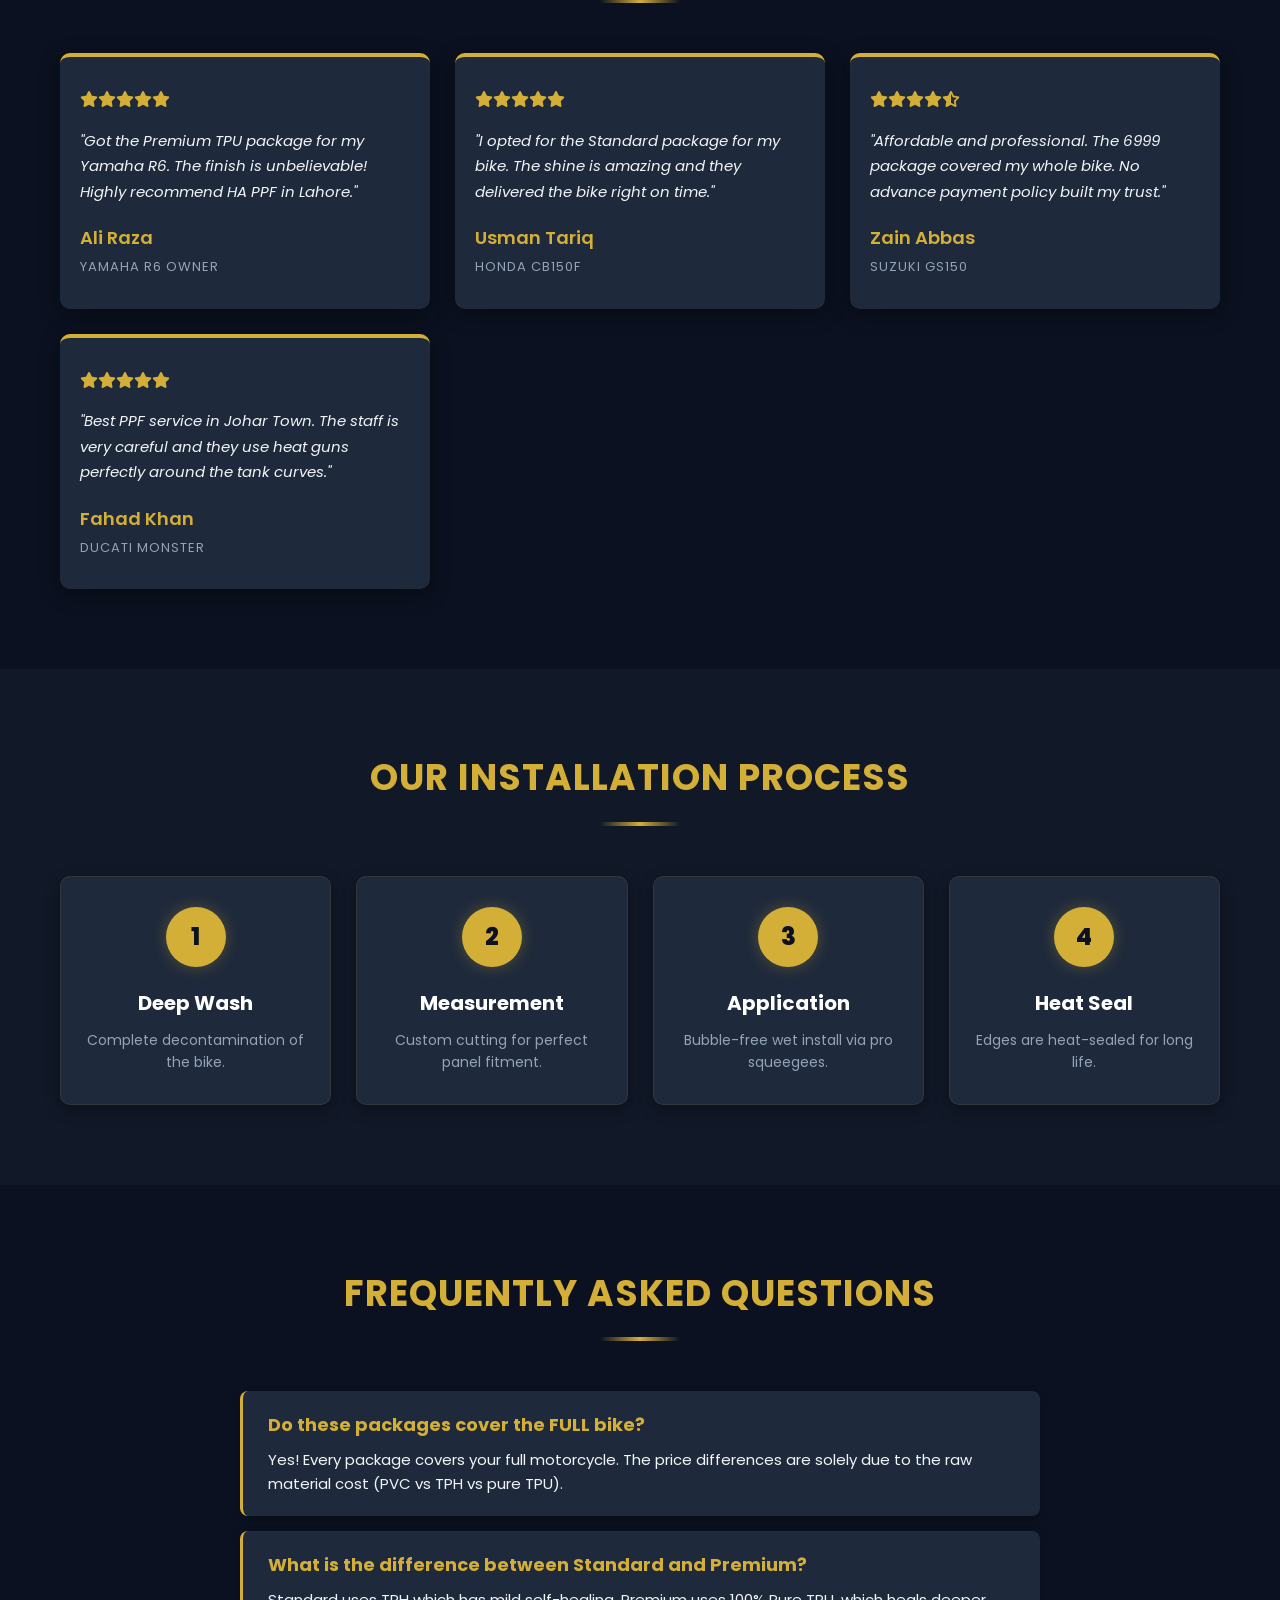
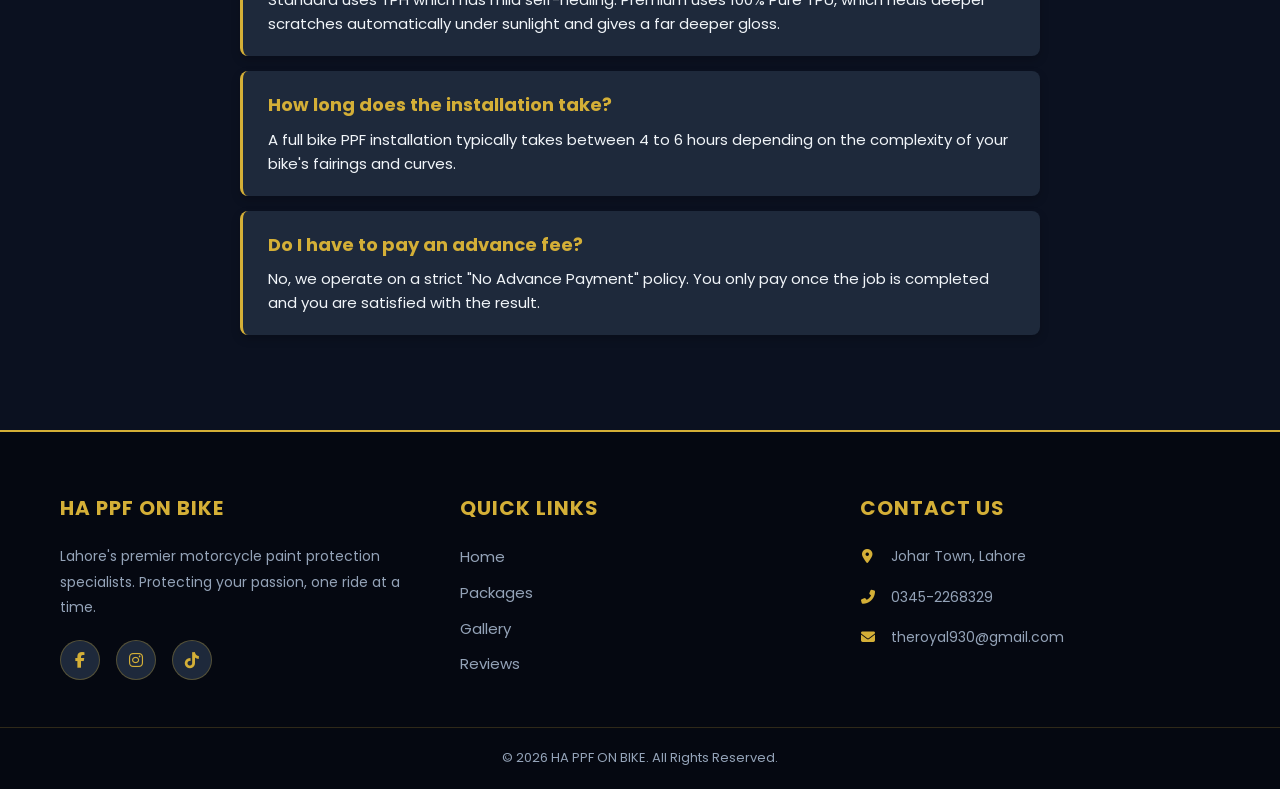
==== commit 9bc367d2: "Update print statement from 'Hello' to 'Goodbye'" ====
--- a/index.html
+++ b/index.html
@@ -191,9 +191,6 @@
                     <img src="PPF%201.jpg" alt="PPF Application on Silver Tank">
                 </div>
                 <div class="gallery-item">
-                    <img src="PPF%202.jpg" alt="PPF Application on Ducati Monster Red Tank">
-                </div>
-                <div class="gallery-item">
                     <img src="PPF%203.avif" alt="Detailed PPF Application on Ducati Panigale">
                 </div>
                 <div class="gallery-item">
--- a/style.css
+++ b/style.css
@@ -1,576 +1,946 @@
-/* --- Global Styles & Variables --- */
+/* ==========================================================================
+   PREMIUM VARIABLES (DARK BLUE & GOLD THEME)
+   ========================================================================== */
 :root {
-    --bg-dark: #08080a;
-    --accent-color: #00f2fe; /* Bright Neon Cyan */
-    --accent-glow: rgba(0, 242, 254, 0.5);
-    --text-main: #ffffff;
-    --text-muted: #b0b0b0;
-    --glass-bg: rgba(255, 255, 255, 0.03);
-    --glass-border: rgba(255, 255, 255, 0.08);
-    --font-stack: 'Poppins', sans-serif;
-}
-
+    /* Primary Colors */
+    --bg-main: #0B1120;        /* Deep Dark Blue (Main Background) */
+    --bg-secondary: #111827;   /* Slightly Lighter Blue (Sections) */
+    --bg-card: #1E293B;        /* Card Background */
+    
+    /* Golden Accents */
+    --gold-primary: #D4AF37;   /* Classic Rich Gold */
+    --gold-light: #FACC15;     /* Bright Gold for Hover */
+    --gold-dark: #B48E2D;      /* Darker Gold for borders */
+    
+    /* Text Colors (High Contrast) */
+    --text-white: #FFFFFF;     /* Main Headings */
+    --text-light: #F1F5F9;     /* Paragraphs and normal text */
+    --text-muted: #94A3B8;     /* Muted text for small details */
+    
+    /* Utilities */
+    --transition: all 0.3s ease-in-out;
+    --gold-glow: 0 0 15px rgba(212, 175, 55, 0.3);
+}
+
+/* ==========================================================================
+   GLOBAL RESET & TYPOGRAPHY
+   ========================================================================== */
 * {
     margin: 0;
     padding: 0;
     box-sizing: border-box;
+    font-family: 'Poppins', sans-serif;
     scroll-behavior: smooth;
 }
 
 body {
-    background-color: var(--bg-dark);
-    color: var(--text-main);
-    font-family: var(--font-stack);
+    background-color: var(--bg-main);
+    color: var(--text-light);
     line-height: 1.6;
     overflow-x: hidden;
+}
+
+.container {
+    max-width: 1200px;
+    margin: 0 auto;
+    padding: 0 20px;
+}
+
+/* ==========================================================================
+   GLOBAL SECTION STYLES
+   ========================================================================== */
+section {
+    padding: 80px 0;
+}
+
+.bg-light {
+    /* Overriding old light bg with dark secondary blue */
+    background-color: var(--bg-secondary);
+}
+
+.section-title {
+    text-align: center;
+    margin-bottom: 50px;
+}
+
+.section-title h2 {
+    font-size: 36px;
+    color: var(--gold-primary);
+    font-weight: 700;
+    text-transform: uppercase;
+    letter-spacing: 1px;
+}
+
+.section-title p {
+    color: var(--text-light);
+    margin-top: 10px;
+    font-size: 16px;
+    max-width: 600px;
+    margin-left: auto;
+    margin-right: auto;
+}
+
+.underline {
+    width: 80px;
+    height: 4px;
+    background: linear-gradient(90deg, transparent, var(--gold-primary), transparent);
+    margin: 15px auto 0;
+    border-radius: 2px;
+}
+
+/* ==========================================================================
+   BUTTONS (ATTRACTIVE & VISIBLE)
+   ========================================================================== */
+.btn {
+    padding: 12px 28px;
+    font-size: 16px;
+    font-weight: 600;
+    text-decoration: none;
+    border-radius: 5px;
+    cursor: pointer;
+    display: inline-block;
+    transition: var(--transition);
+    text-transform: uppercase;
+    letter-spacing: 0.5px;
+    border: none;
+}
+
+.btn-primary {
+    background-color: var(--gold-primary);
+    color: var(--bg-main);
+    box-shadow: 0 4px 15px rgba(212, 175, 55, 0.4);
+}
+
+.btn-primary:hover {
+    background-color: var(--gold-light);
+    transform: translateY(-3px);
+    box-shadow: 0 6px 20px rgba(250, 204, 21, 0.6);
+}
+
+.btn-secondary {
+    background-color: transparent;
+    color: var(--gold-primary);
+    border: 2px solid var(--gold-primary);
+}
+
+.btn-secondary:hover {
+    background-color: var(--gold-primary);
+    color: var(--bg-main);
+    box-shadow: var(--gold-glow);
+}
+
+.btn-outline {
+    background: transparent;
+    border: 2px solid var(--gold-dark);
+    color: var(--gold-primary);
+}
+
+.btn-outline:hover {
+    background: var(--gold-primary);
+    color: var(--bg-main);
+}
+
+.btn-whatsapp {
+    background-color: #25D366;
+    color: var(--text-white);
+    font-size: 18px;
+    padding: 15px;
+    border-radius: 6px;
+    box-shadow: 0 4px 15px rgba(37, 211, 102, 0.3);
+}
+
+.btn-whatsapp:hover {
+    background-color: #1EBE5D;
+    transform: translateY(-2px);
+    box-shadow: 0 6px 20px rgba(37, 211, 102, 0.5);
+}
+
+.btn-full {
+    width: 100%;
+    text-align: center;
+    margin-top: 20px;
+}
+
+/* ==========================================================================
+   TOP BAR & NAVIGATION
+   ========================================================================== */
+.top-bar {
+    background-color: #050811; /* Extremely dark blue */
+    color: var(--text-muted);
+    padding: 8px 0;
+    font-size: 13px;
+    border-bottom: 1px solid rgba(212, 175, 55, 0.2);
+}
+
+.top-bar-inner {
+    display: flex;
+    justify-content: space-between;
+    align-items: center;
+}
+
+.top-bar i {
+    color: var(--gold-primary);
+    margin-right: 6px;
+}
+
+.top-info span, .top-contact span {
+    margin-right: 20px;
+}
+
+.navbar {
+    background-color: rgba(11, 17, 32, 0.95);
+    backdrop-filter: blur(10px);
+    padding: 15px 0;
+    position: sticky;
+    top: 0;
+    z-index: 1000;
+    border-bottom: 2px solid var(--gold-primary);
+    box-shadow: 0 4px 20px rgba(0, 0, 0, 0.5);
+}
+
+.nav-inner {
+    display: flex;
+    justify-content: space-between;
+    align-items: center;
+}
+
+.logo {
+    color: var(--text-white);
+    font-size: 24px;
+    font-weight: 700;
+    letter-spacing: 1px;
+}
+
+.logo-ha {
+    color: var(--gold-primary);
+    font-size: 28px;
+}
+
+.nav-links {
+    list-style: none;
+    display: flex;
+    align-items: center;
+}
+
+.nav-links li {
+    margin-left: 25px;
+}
+
+.nav-links a {
+    color: var(--text-white);
+    text-decoration: none;
+    font-size: 15px;
+    font-weight: 500;
+    transition: var(--transition);
     position: relative;
 }
 
-/* --- Dynamic Background Animation --- */
-.gradient-bg {
-    position: fixed;
-    top: 0;
-    left: 0;
-    width: 100%;
-    height: 100%;
-    z-index: -1;
-    background: radial-gradient(circle at 50% 50%, #1a1a2e 0%, #08080a 70%);
-    opacity: 0.8;
-}
-
-.gradient-bg::after {
+.nav-links a::after {
     content: '';
     position: absolute;
-    top: -50%; left: -50%; width: 200%; height: 200%;
-    background-image: 
-        radial-gradient(circle at 10% 10%, rgba(0, 242, 254, 0.05) 0%, transparent 30%),
-        radial-gradient(circle at 90% 90%, rgba(123, 31, 162, 0.08) 0%, transparent 30%);
-    animation: backgroundShift 20s infinite linear;
-}
-
-@keyframes backgroundShift {
-    0% { transform: rotate(0deg); }
-    100% { transform: rotate(360deg); }
-}
-
-.container-width {
-    max-width: 1200px;
-    margin: 0 auto;
+    width: 0;
+    height: 2px;
+    bottom: -5px;
+    left: 0;
+    background-color: var(--gold-primary);
+    transition: var(--transition);
+}
+
+.nav-links a:hover {
+    color: var(--gold-primary);
+}
+
+.nav-links a:hover::after {
     width: 100%;
-}
-
-.highlight {
-    color: var(--accent-color);
-}
-
-.glow-text {
-    text-shadow: 0 0 10px var(--accent-glow);
-}
-
-/* Glassmorphism utility class */
-.glass {
-    background: var(--glass-bg);
-    backdrop-filter: blur(10px);
-    -webkit-backdrop-filter: blur(10px);
-    border: 1px solid var(--glass-border);
-    border-radius: 12px;
-}
-
-/* Section Title Styling */
-.section-title {
-    font-size: 3rem;
-    text-align: center;
-    margin-bottom: 3.5rem;
-    text-transform: uppercase;
-    font-weight: 800;
-    letter-spacing: -1px;
-}
-
-/* --- Navigation Bar --- */
-.navbar {
-    position: fixed;
-    top: 0;
-    width: 100%;
-    background-color: rgba(8, 8, 10, 0.8);
-    backdrop-filter: blur(10px);
-    border-bottom: 1px solid var(--glass-border);
-    z-index: 1000;
-}
-
-.nav-container {
-    display: flex;
-    justify-content: space-between;
-    align-items: center;
-    max-width: 1200px;
-    margin: 0 auto;
-    padding: 1rem 2rem;
-}
-
-.logo {
-    font-size: 1.8rem;
-    font-weight: 800;
-    color: var(--text-main);
-    text-decoration: none;
-    letter-spacing: 2px;
-}
-
-.logo span {
-    color: var(--accent-color);
-}
-
-.nav-links {
-    display: flex;
-    align-items: center;
-    list-style: none;
-}
-
-.nav-links li a {
-    color: var(--text-main);
-    text-decoration: none;
-    padding: 0.5rem 1.2rem;
-    font-weight: 500;
-    font-size: 0.9rem;
-    transition: all 0.3s ease;
-}
-
-.nav-links li a:hover {
-    color: var(--accent-color);
-    text-shadow: 0 0 8px var(--accent-glow);
-}
-
-.nav-btn {
-    background: var(--accent-color);
-    color: #000 !important;
-    border-radius: 50px;
-    padding: 0.6rem 1.5rem !important;
-    margin-left: 1rem;
-    font-weight: 700 !important;
-    transition: all 0.3s ease;
-}
-
-.nav-btn:hover {
-    box-shadow: 0 0 15px var(--accent-glow);
-    transform: translateY(-1px);
 }
 
 .menu-toggle {
     display: none;
-    font-size: 1.5rem;
+    color: var(--gold-primary);
+    font-size: 24px;
     cursor: pointer;
-    color: #fff;
-}
-
-/* --- Hero Section --- */
+}
+
+/* ==========================================================================
+   HERO SECTION
+   ========================================================================== */
 .hero {
-    height: 100vh;
-    background: radial-gradient(circle at center, rgba(0,0,0,0) 0%, rgba(8,8,10,0.8) 100%), 
-                url('https://images.unsplash.com/photo-1591636171358-16625807187c?q=80&w=2000&auto=format&fit=crop') no-repeat center center/cover;
+    position: relative;
+    height: 80vh;
+    display: flex;
+    align-items: center;
+    background: url('https://images.unsplash.com/photo-1558981001-1995369a3906?ixlib=rb-4.0.3&auto=format&fit=crop&w=1920&q=80') center/cover no-repeat;
+    border-bottom: 3px solid var(--gold-primary);
+}
+
+.hero-overlay {
+    position: absolute;
+    top: 0; left: 0; width: 100%; height: 100%;
+    background: linear-gradient(135deg, rgba(11, 17, 32, 0.95) 0%, rgba(11, 17, 32, 0.7) 100%);
+}
+
+.hero-content {
+    position: relative;
+    z-index: 1;
+    max-width: 700px;
+}
+
+.hero h1 {
+    font-size: 48px;
+    color: var(--text-white);
+    line-height: 1.2;
+    margin-bottom: 20px;
+    text-shadow: 2px 2px 4px rgba(0,0,0,0.8);
+}
+
+.hero h1 span {
+    color: var(--gold-primary);
+}
+
+.hero p {
+    font-size: 18px;
+    color: var(--text-light);
+    margin-bottom: 30px;
+    text-shadow: 1px 1px 2px rgba(0,0,0,0.8);
+}
+
+.hero-buttons {
+    display: flex;
+    gap: 15px;
+    margin-bottom: 30px;
+}
+
+.trust-indicators {
+    display: flex;
+    gap: 20px;
+    flex-wrap: wrap;
+    font-size: 14px;
+    color: var(--gold-primary);
+    background: rgba(30, 41, 59, 0.6);
+    padding: 15px;
+    border-radius: 8px;
+    border: 1px solid rgba(212, 175, 55, 0.3);
+}
+
+.trust-item {
+    display: flex;
+    align-items: center;
+    color: var(--text-white);
+}
+
+.trust-item i {
+    color: var(--gold-primary);
+    margin-right: 8px;
+    font-size: 18px;
+}
+
+/* ==========================================================================
+   PACKAGES SECTION (PRICING CARDS)
+   ========================================================================== */
+.pricing-cards {
+    display: flex;
+    justify-content: center;
+    gap: 30px;
+    flex-wrap: wrap;
+}
+
+.card {
+    background: var(--bg-card);
+    width: 350px;
+    border-radius: 12px;
+    overflow: hidden;
+    box-shadow: 0 10px 30px rgba(0, 0, 0, 0.5);
+    border: 1px solid rgba(212, 175, 55, 0.2);
+    transition: var(--transition);
+    position: relative;
+    padding-bottom: 25px;
+}
+
+.card:hover {
+    transform: translateY(-10px);
+    box-shadow: 0 15px 40px rgba(0, 0, 0, 0.7), var(--gold-glow);
+    border-color: var(--gold-primary);
+}
+
+.card.popular {
+    border: 2px solid var(--gold-primary);
+    transform: scale(1.05);
+    z-index: 2;
+}
+
+.card.popular:hover {
+    transform: scale(1.05) translateY(-10px);
+}
+
+.badge {
+    background: var(--gold-primary);
+    color: var(--bg-main);
+    text-align: center;
+    font-weight: 800;
+    padding: 8px 0;
+    font-size: 14px;
+    text-transform: uppercase;
+    letter-spacing: 1px;
+}
+
+.card-header {
+    text-align: center;
+    padding: 30px 20px;
+    background: rgba(11, 17, 32, 0.8);
+    border-bottom: 1px solid rgba(212, 175, 55, 0.2);
+}
+
+.card-header h3 {
+    font-size: 22px;
+    color: var(--text-white);
+    margin-bottom: 10px;
+}
+
+.card-header .price {
+    font-size: 38px;
+    font-weight: 700;
+    color: var(--gold-primary);
+    text-shadow: 1px 1px 5px rgba(0,0,0,0.5);
+}
+
+.coverage {
+    font-size: 14px;
+    font-weight: 600;
+    color: #10B981; /* Emerald Green for positive confirmation */
+    margin-top: 5px;
+}
+
+.features-list {
+    list-style: none;
+    padding: 25px;
+}
+
+.features-list li {
+    margin-bottom: 12px;
+    font-size: 15px;
+    display: flex;
+    align-items: center;
+    color: var(--text-light);
+}
+
+.features-list li i {
+    color: var(--gold-primary);
+    margin-right: 12px;
+    font-size: 16px;
+    width: 20px;
+    text-align: center;
+}
+
+.features-list li.disabled {
+    color: var(--text-muted);
+    text-decoration: line-through;
+}
+
+.features-list li.disabled i {
+    color: #EF4444; /* Red for cross */
+    text-decoration: none;
+}
+
+.card .btn {
+    display: block;
+    width: calc(100% - 50px);
+    margin: 0 auto;
+}
+
+/* ==========================================================================
+   BOOKING SECTION (HIGH CONTRAST FORM)
+   ========================================================================== */
+.booking-section {
+    background-color: var(--bg-main);
+    border-top: 1px solid rgba(212, 175, 55, 0.1);
+    border-bottom: 1px solid rgba(212, 175, 55, 0.1);
+}
+
+.booking-wrapper {
+    display: flex;
+    gap: 40px;
+    flex-wrap: wrap;
+    align-items: flex-start;
+}
+
+.booking-info {
+    flex: 1;
+    min-width: 320px;
+}
+
+.booking-info h2 {
+    color: var(--gold-primary);
+    font-size: 36px;
+    margin-bottom: 15px;
+}
+
+.booking-info p {
+    color: var(--text-light);
+    font-size: 16px;
+    margin-bottom: 30px;
+}
+
+.contact-details-box {
+    background: var(--bg-card);
+    padding: 25px;
+    border-radius: 10px;
+    border-left: 4px solid var(--gold-primary);
+    box-shadow: 0 5px 15px rgba(0,0,0,0.3);
+}
+
+.contact-list {
+    list-style: none;
+}
+
+.contact-list li {
+    margin-bottom: 15px;
+    display: flex;
+    align-items: center;
+    color: var(--text-white);
+    font-size: 16px;
+}
+
+.contact-list li strong {
+    color: var(--gold-primary);
+    margin-right: 10px;
+}
+
+.contact-list li i {
+    color: var(--gold-primary);
+    margin-right: 15px;
+    font-size: 20px;
+    width: 25px;
+    text-align: center;
+    background: rgba(212, 175, 55, 0.1);
+    padding: 8px;
+    border-radius: 50%;
+}
+
+.booking-form-container {
+    flex: 1;
+    min-width: 320px;
+    background: var(--bg-card);
+    padding: 35px;
+    border-radius: 12px;
+    box-shadow: 0 15px 35px rgba(0,0,0,0.5);
+    border: 1px solid rgba(212, 175, 55, 0.3);
+}
+
+.input-row {
+    display: flex;
+    gap: 20px;
+}
+
+.input-row .input-group {
+    flex: 1;
+}
+
+.input-group {
+    margin-bottom: 20px;
+}
+
+.input-group label {
+    display: block;
+    margin-bottom: 8px;
+    font-weight: 600;
+    font-size: 14px;
+    color: var(--gold-primary);
+    text-transform: uppercase;
+    letter-spacing: 0.5px;
+}
+
+.input-group input, 
+.input-group select {
+    width: 100%;
+    padding: 12px 15px;
+    background-color: var(--bg-main); /* Dark input background */
+    border: 1px solid #334155;
+    border-radius: 6px;
+    font-size: 15px;
+    color: var(--text-white); /* White text in inputs */
+    outline: none;
+    transition: var(--transition);
+}
+
+/* Change placeholder color so it's visible */
+.input-group input::placeholder {
+    color: var(--text-muted);
+}
+
+.input-group input:focus, 
+.input-group select:focus {
+    border-color: var(--gold-primary);
+    box-shadow: 0 0 10px rgba(212, 175, 55, 0.3);
+}
+
+/* ==========================================================================
+   GALLERY SECTION
+   ========================================================================== */
+.gallery-grid {
+    display: grid;
+    grid-template-columns: repeat(auto-fit, minmax(300px, 1fr));
+    gap: 20px;
+}
+
+.gallery-item {
+    border-radius: 10px;
+    overflow: hidden;
+    position: relative;
+    box-shadow: 0 8px 25px rgba(0,0,0,0.6);
+    border: 2px solid transparent;
+    transition: var(--transition);
+}
+
+.gallery-item::before {
+    content: '';
+    position: absolute;
+    top: 0; left: 0; right: 0; bottom: 0;
+    background: linear-gradient(to bottom, transparent 60%, rgba(11, 17, 32, 0.9));
+    z-index: 1;
+    pointer-events: none;
+}
+
+.gallery-item img {
+    width: 100%;
+    height: 280px;
+    object-fit: cover;
+    display: block;
+    transition: transform 0.5s ease;
+}
+
+.gallery-item:hover {
+    border-color: var(--gold-primary);
+    box-shadow: var(--gold-glow);
+}
+
+.gallery-item:hover img {
+    transform: scale(1.1);
+    cursor: zoom-in;
+}
+
+/* ==========================================================================
+   REVIEWS SECTION
+   ========================================================================== */
+.reviews-grid {
+    display: grid;
+    grid-template-columns: repeat(auto-fit, minmax(280px, 1fr));
+    gap: 25px;
+}
+
+.review-card {
+    background: var(--bg-card);
+    padding: 30px 20px;
+    border-radius: 10px;
+    border-top: 4px solid var(--gold-primary);
+    box-shadow: 0 5px 20px rgba(0,0,0,0.4);
+    transition: var(--transition);
+}
+
+.review-card:hover {
+    transform: translateY(-5px);
+    box-shadow: 0 10px 25px rgba(212, 175, 55, 0.2);
+}
+
+.stars {
+    font-size: 16px;
+    margin-bottom: 15px;
+}
+
+.stars i {
+    color: var(--gold-primary);
+}
+
+.review-text {
+    font-style: italic;
+    color: var(--text-light);
+    margin-bottom: 20px;
+    font-size: 15px;
+    line-height: 1.7;
+}
+
+.reviewer h4 {
+    color: var(--gold-primary);
+    font-size: 18px;
+    font-weight: 600;
+}
+
+.reviewer span {
+    font-size: 13px;
+    color: var(--text-muted);
+    text-transform: uppercase;
+    letter-spacing: 1px;
+}
+
+/* ==========================================================================
+   PROCESS & FAQ SECTIONS
+   ========================================================================== */
+.process-steps {
+    display: flex;
+    justify-content: center;
+    flex-wrap: wrap;
+    gap: 25px;
+}
+
+.step {
+    flex: 1;
+    min-width: 220px;
+    max-width: 280px;
+    text-align: center;
+    background: var(--bg-card);
+    padding: 30px 20px;
+    border-radius: 10px;
+    border: 1px solid rgba(212, 175, 55, 0.1);
+    box-shadow: 0 5px 15px rgba(0,0,0,0.3);
+    position: relative;
+    transition: var(--transition);
+}
+
+.step:hover {
+    border-color: var(--gold-primary);
+    transform: translateY(-5px);
+}
+
+.step-number {
+    width: 60px;
+    height: 60px;
+    background-color: var(--gold-primary);
+    color: var(--bg-main);
+    font-size: 24px;
+    font-weight: 800;
+    border-radius: 50%;
     display: flex;
     align-items: center;
     justify-content: center;
-    text-align: center;
-    padding: 0 2rem;
-}
-
-.fade-in {
-    animation: fadeIn 1.2s ease-out;
-}
-
-@keyframes fadeIn {
-    from { opacity: 0; transform: translateY(10px); }
-    to { opacity: 1; transform: translateY(0); }
-}
-
-.badge {
-    text-transform: uppercase;
-    font-size: 0.8rem;
-    font-weight: 700;
-    letter-spacing: 2px;
-    margin-bottom: 1rem;
-    display: inline-block;
-    color: var(--accent-color);
-}
-
-.hero-content h1 {
-    font-size: 5rem;
-    line-height: 1;
-    margin-bottom: 1.5rem;
-    text-transform: uppercase;
-    font-weight: 800;
-    letter-spacing: -2px;
-}
-
-.hero-content p {
-    font-size: 1.2rem;
+    margin: 0 auto 20px;
+    box-shadow: var(--gold-glow);
+}
+
+.step h3 {
+    font-size: 20px;
+    margin-bottom: 10px;
+    color: var(--text-white);
+}
+
+.step p {
+    font-size: 14px;
     color: var(--text-muted);
-    max-width: 650px;
-    margin: 0 auto 3rem auto;
-    font-weight: 300;
-}
-
-/* Buttons System */
-.btn {
-    display: inline-block;
-    padding: 1rem 2.5rem;
-    font-size: 1rem;
-    font-weight: 700;
-    text-decoration: none;
-    border-radius: 50px;
-    transition: all 0.3s ease;
-    cursor: pointer;
+}
+
+.faq-container {
+    max-width: 800px;
+    margin: 0 auto;
+}
+
+.faq-item {
+    background: var(--bg-card);
+    padding: 20px 25px;
+    margin-bottom: 15px;
+    border-radius: 8px;
+    border-left: 3px solid var(--gold-primary);
+    box-shadow: 0 4px 10px rgba(0,0,0,0.2);
+}
+
+.faq-item h4 {
+    color: var(--gold-primary);
+    margin-bottom: 8px;
+    font-size: 18px;
+}
+
+.faq-item p {
+    color: var(--text-light);
+    font-size: 15px;
+    line-height: 1.6;
+}
+
+/* ==========================================================================
+   FOOTER
+   ========================================================================== */
+footer {
+    background-color: #050811; /* Extremely Dark */
+    color: var(--text-muted);
+    padding: 60px 0 20px;
+    border-top: 2px solid var(--gold-primary);
+}
+
+.footer-container {
+    display: flex;
+    justify-content: space-between;
+    flex-wrap: wrap;
+    gap: 40px;
+}
+
+.footer-col {
+    flex: 1;
+    min-width: 250px;
+}
+
+.footer-col h3 {
+    color: var(--gold-primary);
+    margin-bottom: 20px;
+    font-size: 20px;
     text-transform: uppercase;
     letter-spacing: 1px;
 }
 
-.btn-glow {
-    box-shadow: 0 0 10px rgba(0, 242, 254, 0.3);
-}
-
-.btn-glow:hover {
-    box-shadow: 0 0 20px var(--accent-glow);
-}
-
-.btn-primary {
-    background: var(--accent-color);
-    color: #000;
-    margin-right: 1.5rem;
-}
-
-.btn-primary:hover {
-    transform: translateY(-2px);
-}
-
-.btn-secondary {
-    background-color: transparent;
-    color: #fff;
-    border: 2px solid rgba(255, 255, 255, 0.5);
-}
-
-.btn-secondary:hover {
-    border-color: #fff;
-    background-color: rgba(255, 255, 255, 0.1);
-}
-
-/* --- Benefits Section --- */
-.benefits {
-    padding: 8rem 2rem;
-}
-
-.benefits-grid {
-    display: grid;
-    grid-template-columns: repeat(auto-fit, minmax(300px, 1fr));
-    gap: 2.5rem;
-}
-
-.card {
-    padding: 3rem;
-    text-align: center;
-    transition: all 0.4s ease;
-}
-
-.card:hover {
-    transform: translateY(-5px);
-    border-color: var(--accent-color);
-    box-shadow: 0 5px 20px rgba(0, 242, 254, 0.1);
-}
-
-.icon-box {
-    width: 80px;
-    height: 80px;
-    border-radius: 50%;
-    background: rgba(0, 242, 254, 0.05);
-    border: 1px solid rgba(0, 242, 254, 0.2);
-    display: flex;
+.footer-col p {
+    font-size: 14px;
+    margin-bottom: 15px;
+    line-height: 1.8;
+}
+
+.social-links {
+    margin-top: 20px;
+}
+
+.social-links a {
+    display: inline-flex;
     align-items: center;
     justify-content: center;
-    margin: 0 auto 2rem auto;
-    font-size: 2.5rem;
-    color: var(--accent-color);
-}
-
-.card h3 {
-    margin-bottom: 1rem;
-    font-size: 1.5rem;
-    font-weight: 700;
-}
-
-.card p {
+    width: 40px;
+    height: 40px;
+    background: var(--bg-card);
+    color: var(--gold-primary);
+    border-radius: 50%;
+    margin-right: 12px;
+    text-decoration: none;
+    transition: var(--transition);
+    border: 1px solid rgba(212, 175, 55, 0.3);
+}
+
+.social-links a:hover {
+    background: var(--gold-primary);
+    color: var(--bg-main);
+    transform: translateY(-3px);
+    box-shadow: var(--gold-glow);
+}
+
+.footer-links {
+    list-style: none;
+}
+
+.footer-links li {
+    margin-bottom: 10px;
+}
+
+.footer-links a {
     color: var(--text-muted);
-    font-weight: 300;
-}
-
-/* --- Gallery Section --- */
-.gallery {
-    padding: 8rem 2rem;
-}
-
-.gallery-container {
-    display: grid;
-    grid-template-columns: repeat(auto-fit, minmax(350px, 1fr));
-    gap: 2rem;
-    max-width: 1200px;
-    margin: 0 auto;
-}
-
-.gallery-item {
-    position: relative;
-    overflow: hidden;
-    height: 300px;
-    padding: 5px; /* for glass effect to show */
-}
-
-.gallery-item img {
-    width: 100%;
-    height: 100%;
-    object-fit: cover;
-    border-radius: 10px;
-    transition: transform 0.6s ease;
-}
-
-.gallery-item:hover img {
-    transform: scale(1.08);
-}
-
-.overlay {
-    position: absolute;
-    top: 5px; left: 5px; right: 5px; bottom: 5px;
-    border-radius: 10px;
-    background: rgba(0,0,0,0.6);
-    display: flex;
-    align-items: center;
-    justify-content: center;
-    opacity: 0;
-    transition: opacity 0.3s ease;
-}
-
-.gallery-item:hover .overlay {
-    opacity: 1;
-}
-
-.overlay span {
-    color: var(--accent-color);
-    font-size: 1rem;
-    font-weight: 700;
-    border: 1px solid var(--accent-color);
-    padding: 0.6rem 1.5rem;
-    border-radius: 5px;
-    text-transform: uppercase;
-    letter-spacing: 2px;
-}
-
-/* --- Pricing Section --- */
-.pricing {
-    padding: 8rem 2rem;
-}
-
-.pricing-grid {
-    display: grid;
-    grid-template-columns: repeat(auto-fit, minmax(300px, 1fr));
-    gap: 3rem;
-    justify-content: center;
-    max-width: 900px;
-    margin: 0 auto;
-}
-
-.price-card {
-    padding: 3rem 2rem;
+    text-decoration: none;
+    font-size: 15px;
+    transition: var(--transition);
+    display: inline-block;
+}
+
+.footer-links a:hover {
+    color: var(--gold-primary);
+    transform: translateX(5px);
+}
+
+.footer-contact i {
+    color: var(--gold-primary);
+    margin-right: 12px;
+    width: 15px;
     text-align: center;
-    position: relative;
-    display: flex;
-    flex-direction: column;
-}
-
-.price-card.featured {
-    border: 2px solid var(--accent-color);
-    box-shadow: 0 0 15px var(--accent-glow);
-}
-
-.hot-badge {
-    position: absolute;
-    top: -15px;
-    left: 50%;
-    transform: translateX(-50%);
-    background: var(--accent-color);
-    color: #000;
-    padding: 0.4rem 1.5rem;
-    font-size: 0.8rem;
-    font-weight: 700;
-    border-radius: 50px;
-    text-transform: uppercase;
-}
-
-/* Simple pulse animation for the badge */
-@keyframes pulse {
-    0% { box-shadow: 0 0 0 0 rgba(0, 242, 254, 0.4); }
-    70% { box-shadow: 0 0 0 10px rgba(0, 242, 254, 0); }
-    100% { box-shadow: 0 0 0 0 rgba(0, 242, 254, 0); }
-}
-.pulse { animation: pulse 2s infinite; }
-
-.price-card h3 {
-    font-size: 1.8rem;
-    margin-bottom: 0.5rem;
-    font-weight: 700;
-}
-
-.price-card .price {
-    font-size: 2rem;
-    color: var(--accent-color);
-    margin-bottom: 2rem;
-    font-weight: 800;
-}
-
-.price-card ul {
-    list-style: none;
-    margin-bottom: 3rem;
-    text-align: left;
-    display: inline-block;
-    margin: 0 auto 3rem auto;
-}
-
-.price-card ul li {
-    margin-bottom: 1rem;
-    font-weight: 300;
+}
+
+.footer-bottom {
+    text-align: center;
+    margin-top: 40px;
+    padding-top: 20px;
+    border-top: 1px solid rgba(212, 175, 55, 0.2);
+    font-size: 13px;
     color: var(--text-muted);
 }
 
-.price-card ul li i {
-    color: var(--accent-color);
-    margin-right: 10px;
-}
-
-.price-card .btn {
-    margin: auto auto 0 auto; /* push button to bottom */
-    width: 100%;
-}
-
-/* --- Booking Section --- */
-.booking {
-    padding: 8rem 2rem;
-}
-
-.booking-container {
-    max-width: 600px;
-    margin: 0 auto;
-    padding: 4rem;
-}
-
-.booking-container p {
-    text-align: center;
-    color: var(--text-muted);
-    margin-bottom: 3rem;
-    font-weight: 300;
-}
-
-.form-group {
-    margin-bottom: 1.5rem;
-}
-
-.form-group input, .form-group select {
-    width: 100%;
-    padding: 1.1rem;
-    background-color: rgba(0, 0, 0, 0.2);
-    border: 1px solid var(--glass-border);
-    color: #fff;
-    border-radius: 8px;
-    font-size: 1rem;
-    font-family: var(--font-stack);
-    transition: border-color 0.3s;
-}
-
-.form-group input:focus, .form-group select:focus {
-    outline: none;
-    border-color: var(--accent-color);
-}
-
-/* Customizing select arrow */
-select {
-    appearance: none;
-    background-image: url("data:image/svg+xml;charset=UTF-8,%3csvg xmlns='http://www.w3.org/2000/svg' viewBox='0 0 24 24' fill='white' %3e%3cpath d='M7 10l5 5 5-5z'/%3e%3c/svg%3e");
-    background-repeat: no-repeat;
-    background-position: right 1rem center;
-    background-size: 1.5em;
-}
-
-.btn-submit {
-    width: 100%;
-    background-color: #25D366; /* WhatsApp Green */
-    color: white;
-    border: none;
-    padding: 1.1rem;
-    font-size: 1.1rem;
-}
-
-.btn-submit:hover {
-    background-color: #20ba5a;
-    transform: translateY(-2px);
-    box-shadow: 0 5px 15px rgba(37, 211, 102, 0.3);
-}
-
-/* --- Footer --- */
-footer {
-    text-align: center;
-    padding: 3rem 2rem;
-    border-top: 1px solid var(--glass-border);
-    color: var(--text-muted);
-    font-size: 0.9rem;
-    font-weight: 300;
-}
-
-/* --- Floating WhatsApp --- */
+/* ==========================================================================
+   FLOATING WHATSAPP BUTTON
+   ========================================================================== */
 .whatsapp-float {
     position: fixed;
     bottom: 30px;
     right: 30px;
     background-color: #25D366;
-    color: #fff;
-    border-radius: 50%;
+    color: white;
     width: 60px;
     height: 60px;
-    text-align: center;
-    font-size: 30px;
-    line-height: 60px;
-    box-shadow: 0px 5px 15px rgba(0,0,0,0.3);
-    z-index: 1001;
-    transition: all 0.3s ease;
+    border-radius: 50%;
+    display: flex;
+    justify-content: center;
+    align-items: center;
+    font-size: 35px;
+    box-shadow: 0 5px 20px rgba(37, 211, 102, 0.5);
+    z-index: 100;
+    transition: var(--transition);
+    text-decoration: none;
 }
 
 .whatsapp-float:hover {
-    transform: scale(1.1);
-    box-shadow: 0 0 20px rgba(37, 211, 102, 0.5);
-}
-
-/* --- Mobile Responsive Rules --- */
+    transform: scale(1.15) rotate(10deg);
+    background-color: #1EBE5D;
+}
+
+/* ==========================================================================
+   MOBILE RESPONSIVENESS
+   ========================================================================== */
 @media (max-width: 992px) {
-    .hero-content h1 { font-size: 4rem; }
-    .section-title { font-size: 2.5rem; }
+    .card.popular {
+        transform: scale(1);
+    }
+    .card.popular:hover {
+        transform: translateY(-10px);
+    }
 }
 
 @media (max-width: 768px) {
-    .menu-toggle { display: block; }
-
+    .hide-mobile {
+        display: none;
+    }
+    
+    .menu-toggle {
+        display: block;
+    }
+    
     .nav-links {
-        display: none;
+        position: absolute;
+        top: 100%;
+        left: -100%;
+        width: 100%;
+        background-color: rgba(11, 17, 32, 0.98);
         flex-direction: column;
-        position: absolute;
-        top: 65px; left: 0; width: 100%;
-        background-color: rgba(8, 8, 10, 0.95);
-        backdrop-filter: blur(10px);
-        padding: 2rem;
-        border-bottom: 1px solid var(--glass-border);
-    }
-
-    .nav-links.active { display: flex; }
-
-    .nav-links li { margin: 1rem 0; width: 100%; text-align: center; }
-
-    .nav-btn { margin-left: 0; display: inline-block; width: 100%; }
-
-    .hero-content h1 { font-size: 2.8rem; }
-    
-    .hero-buttons .btn { display: block; width: 100%; margin: 0 0 1rem 0; }
-
-    .section-title { font-size: 2.2rem; }
-    
-    .booking-container { padding: 2rem; }
-    }
+        text-align: center;
+        padding: 30px 0;
+        transition: 0.4s ease-in-out;
+        border-bottom: 2px solid var(--gold-primary);
+    }
+    
+    .nav-links.active {
+        left: 0;
+    }
+    
+    .nav-links li {
+        margin: 15px 0;
+    }
+    
+    .hero {
+        height: auto;
+        padding: 100px 0;
+    }
+    
+    .hero h1 {
+        font-size: 36px;
+    }
+    
+    .hero-buttons {
+        flex-direction: column;
+        gap: 15px;
+    }
+    
+    .input-row {
+        flex-direction: column;
+        gap: 0;
+    }
+    
+    .footer-container {
+        flex-direction: column;
+        gap: 30px;
+    }
+}
